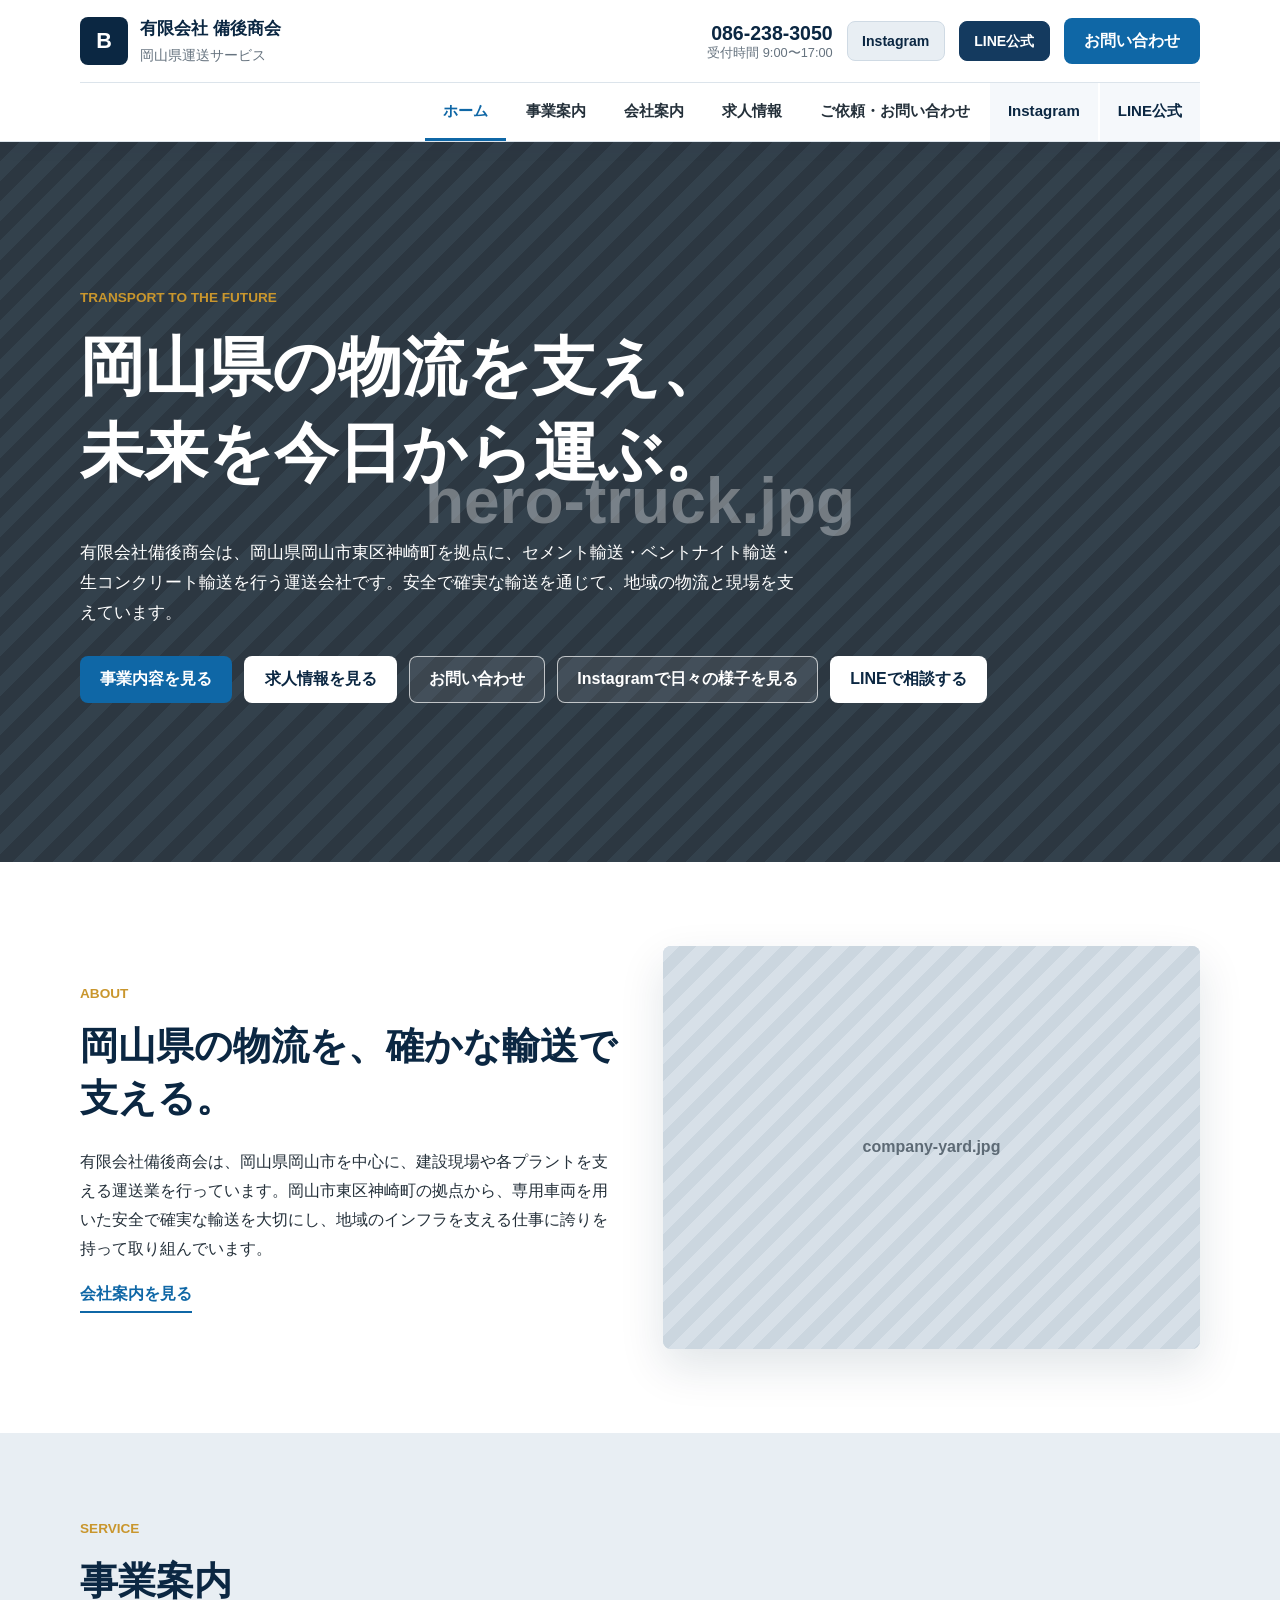
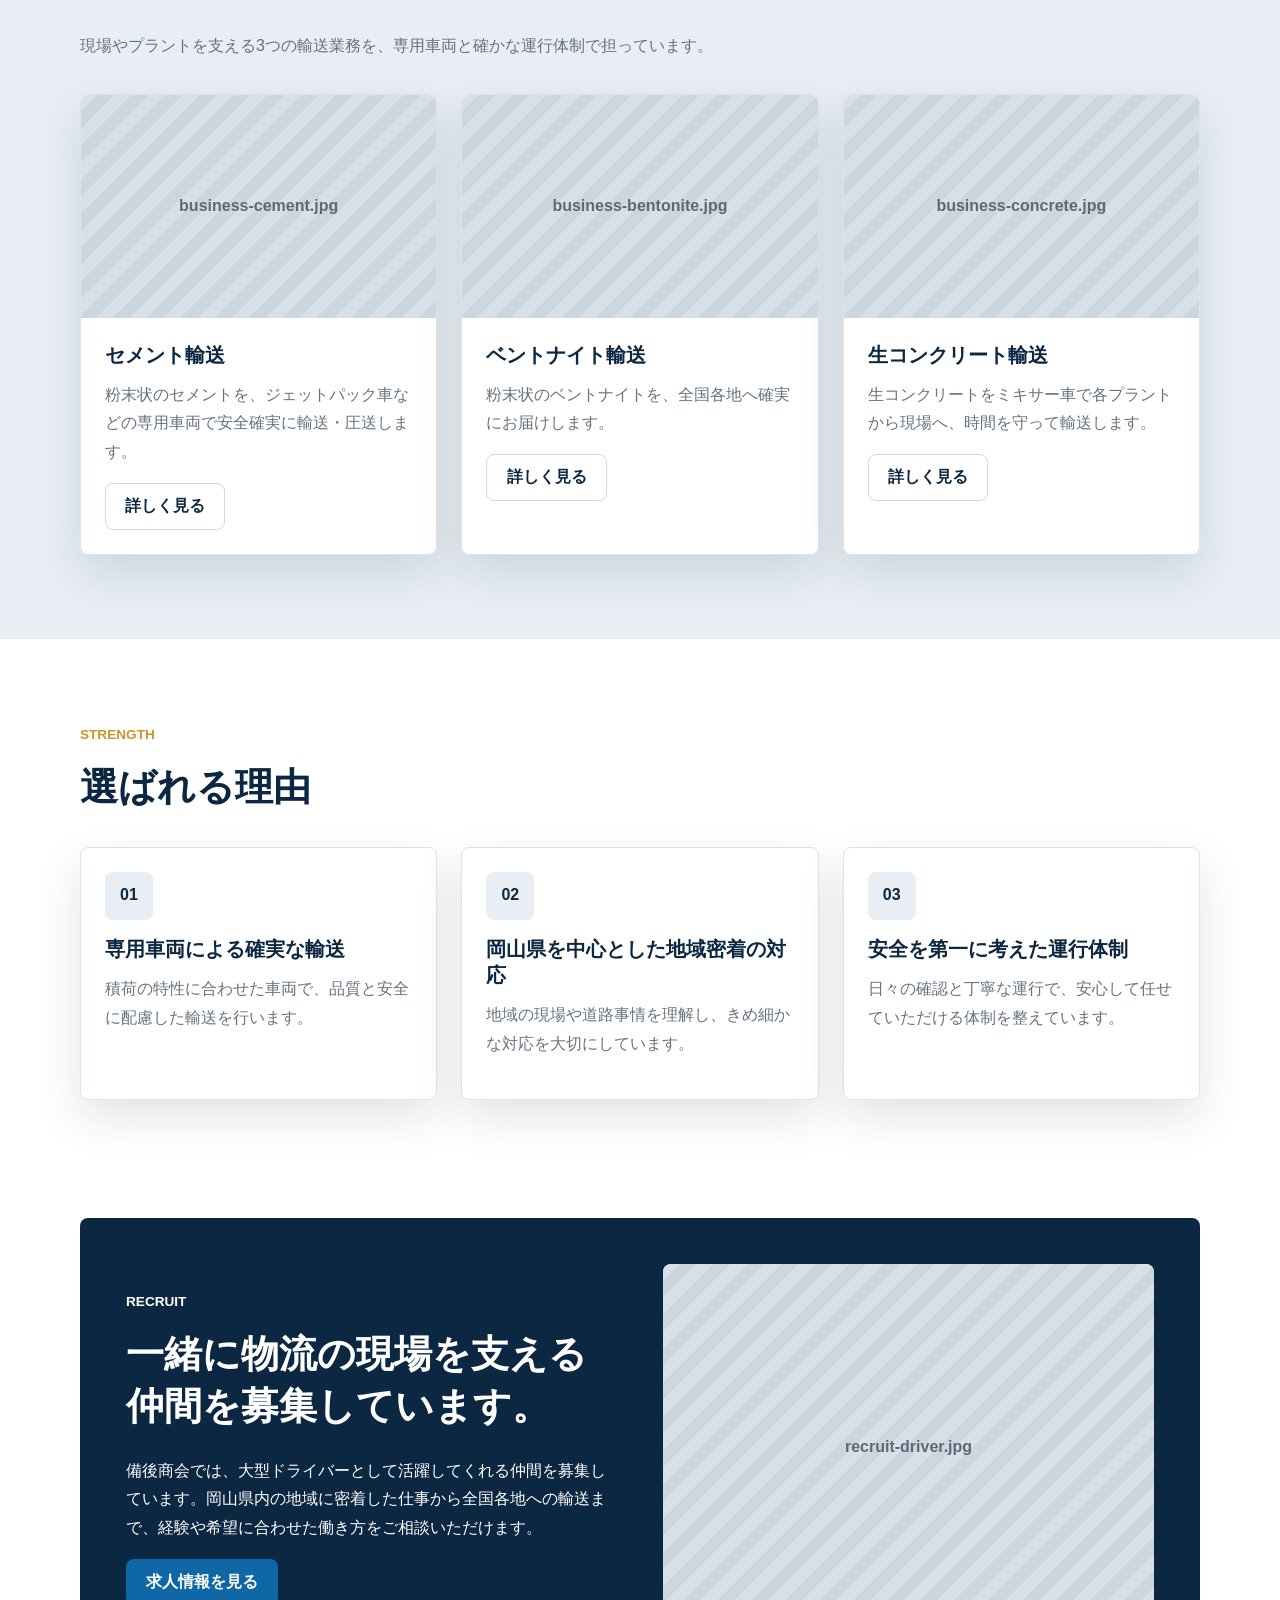
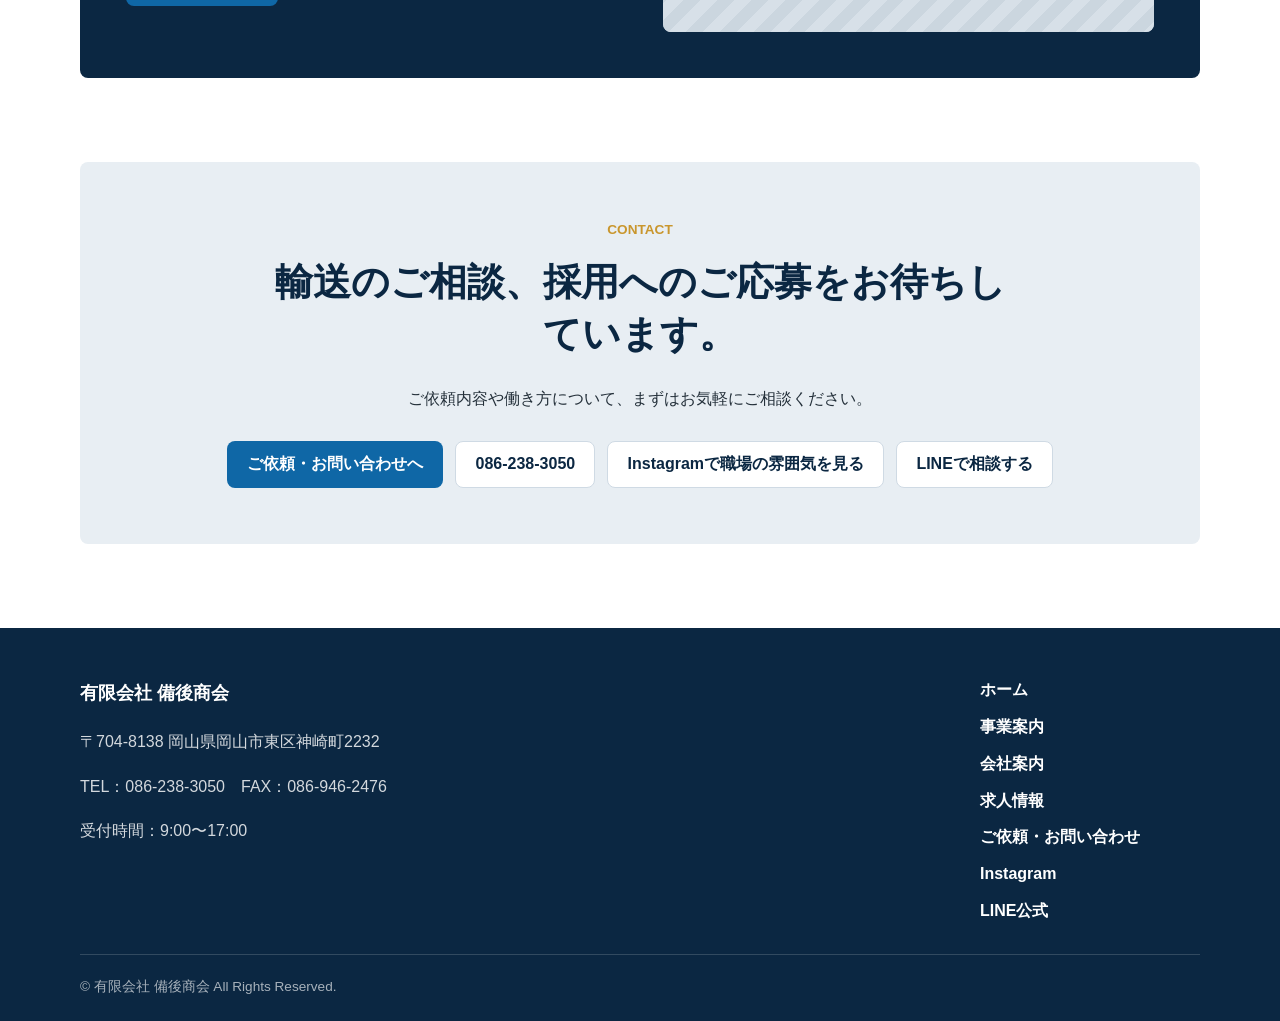
==== index.html @ 086ffa7c "Initial commit for Bingo Shokai website" ====
<!doctype html>
<html lang="ja">
  <head>
    <meta charset="utf-8">
    <meta name="viewport" content="width=device-width, initial-scale=1">
    <title>有限会社備後商会｜岡山県岡山市の運送会社・セメント輸送・生コンクリート輸送</title>
    <meta name="description" content="有限会社備後商会は岡山県岡山市を拠点に、セメント輸送・ベントナイト輸送・生コンクリート輸送を行う運送会社です。安全で確実な輸送で地域の物流を支えています。">
    <meta property="og:site_name" content="有限会社備後商会">
    <meta property="og:type" content="website">
    <meta property="og:locale" content="ja_JP">
    <meta property="og:title" content="有限会社備後商会｜岡山県岡山市の運送会社・セメント輸送・生コンクリート輸送">
    <meta property="og:description" content="有限会社備後商会は岡山県岡山市を拠点に、セメント輸送・ベントナイト輸送・生コンクリート輸送を行う運送会社です。安全で確実な輸送で地域の物流を支えています。">
    <meta property="og:image" content="/images/ogp.jpg">
    <meta name="twitter:card" content="summary_large_image">
    <link rel="stylesheet" href="assets/styles.css">
    <!-- 構造化データ: 本番公開URLが決まり次第、urlをNetlifyなどの公開URLに差し替えてください。InstagramとLINE公式のURL確定後はsameAsへ追加できます。 -->
    <script type="application/ld+json">
      {
        "@context": "https://schema.org",
        "@type": "LocalBusiness",
        "name": "有限会社備後商会",
        "industry": "運送業",
        "description": "岡山県岡山市東区神崎町を拠点に、セメント輸送・ベントナイト輸送・生コンクリート輸送を行う運送会社です。",
        "url": "https://example.com",
        "telephone": "086-238-3050",
        "faxNumber": "086-946-2476",
        "priceRange": "要お問い合わせ",
        "additionalType": "https://schema.org/MovingCompany",
        "address": {
          "@type": "PostalAddress",
          "postalCode": "704-8138",
          "addressRegion": "岡山県",
          "addressLocality": "岡山市東区",
          "streetAddress": "神崎町2232",
          "addressCountry": "JP"
        },
        "openingHoursSpecification": {
          "@type": "OpeningHoursSpecification",
          "opens": "09:00",
          "closes": "17:00"
        },
        "sameAs": []
      }
    </script>
    <script>
      // SNSリンク設定: URL確定後に "#" を実際のURLへ差し替えてください。
      const INSTAGRAM_URL = "#";
      const LINE_URL = "#";
      window.SOCIAL_LINKS = { INSTAGRAM_URL, LINE_URL };
    </script>
  </head>
  <body>
    <header class="site-header">
      <div class="header-top">
        <a class="brand" href="index.html" aria-label="有限会社 備後商会 ホーム">
          <span class="brand-mark">B</span>
          <span>
            <span class="brand-name">有限会社 備後商会</span>
            <span class="brand-sub">岡山県運送サービス</span>
          </span>
        </a>
        <div class="header-actions" aria-label="お問い合わせ情報">
          <a class="phone-link" href="tel:0862383050">
            <span class="phone-number">086-238-3050</span>
            <span class="hours">受付時間 9:00〜17:00</span>
          </a>
          <a class="btn btn-social" href="#" data-social="instagram">Instagram</a>
          <a class="btn btn-social btn-line" href="#" data-social="line">LINE公式</a>
          <a class="btn btn-primary" href="contact.html">お問い合わせ</a>
          <button class="menu-toggle" type="button" aria-label="メニューを開く" aria-controls="global-nav" aria-expanded="false">
            <span></span><span></span><span></span>
          </button>
        </div>
      </div>
      <nav id="global-nav" class="global-nav" aria-label="グローバルナビゲーション">
        <a class="is-active" href="index.html">ホーム</a>
        <a href="business.html">事業案内</a>
        <a href="company.html">会社案内</a>
        <a href="recruit.html">求人情報</a>
        <a href="contact.html">ご依頼・お問い合わせ</a>
        <a class="nav-social" href="#" data-social="instagram">Instagram</a>
        <a class="nav-social" href="#" data-social="line">LINE公式</a>
      </nav>
    </header>

    <main>
      <section class="hero hero-home">
        <!-- 写真差し替え: public/images/hero-truck.jpg（大型トラック、走行中のトラック、車庫、現場風景など） -->
        <img fetchpriority="high" class="hero-image" src="public/images/hero-truck.jpg" alt="有限会社備後商会の大型トラックと運送業務のイメージ" onerror="this.closest('.hero').classList.add('is-missing'); this.remove();">
        <div class="hero-overlay"></div>
        <div class="hero-placeholder" aria-hidden="true">hero-truck.jpg</div>
        <div class="hero-content">
          <p class="eyebrow">TRANSPORT TO THE FUTURE</p>
          <h1>岡山県の物流を支え、<br>未来を今日から運ぶ。</h1>
          <p class="hero-lead">有限会社備後商会は、岡山県岡山市東区神崎町を拠点に、セメント輸送・ベントナイト輸送・生コンクリート輸送を行う運送会社です。安全で確実な輸送を通じて、地域の物流と現場を支えています。</p>
          <div class="hero-buttons">
            <a class="btn btn-primary" href="business.html">事業内容を見る</a>
            <a class="btn btn-light" href="recruit.html">求人情報を見る</a>
            <a class="btn btn-outline-light" href="contact.html">お問い合わせ</a>
            <a class="btn btn-outline-light" href="#" data-social="instagram">Instagramで日々の様子を見る</a>
            <a class="btn btn-light" href="#" data-social="line">LINEで相談する</a>
          </div>
        </div>
      </section>

      <section class="section two-column">
        <div>
          <p class="section-kicker">ABOUT</p>
          <h2>岡山県の物流を、確かな輸送で支える。</h2>
          <p>有限会社備後商会は、岡山県岡山市を中心に、建設現場や各プラントを支える運送業を行っています。岡山市東区神崎町の拠点から、専用車両を用いた安全で確実な輸送を大切にし、地域のインフラを支える仕事に誇りを持って取り組んでいます。</p>
          <a class="text-link" href="company.html">会社案内を見る</a>
        </div>
        <figure class="photo-block">
          <!-- 写真差し替え: public/images/company-yard.jpg または public/images/truck-yard.jpg（会社の雰囲気が伝わる写真） -->
          <img decoding="async" loading="lazy" src="public/images/company-yard.jpg" alt="有限会社備後商会の会社外観または車庫のイメージ" onerror="this.closest('.photo-block').classList.add('is-missing'); this.remove();">
          <figcaption>company-yard.jpg</figcaption>
        </figure>
      </section>

      <section class="section section-muted">
        <div class="section-heading">
          <p class="section-kicker">SERVICE</p>
          <h2>事業案内</h2>
          <p>現場やプラントを支える3つの輸送業務を、専用車両と確かな運行体制で担っています。</p>
        </div>
        <div class="card-grid service-grid">
          <article class="service-card">
            <figure class="card-photo">
              <!-- 写真差し替え: public/images/business-cement.jpg（ジェットパック車や現場写真） -->
              <img decoding="async" loading="lazy" src="public/images/business-cement.jpg" alt="セメント輸送を行うジェットパック車のイメージ" onerror="this.closest('.card-photo').classList.add('is-missing'); this.remove();">
              <figcaption>business-cement.jpg</figcaption>
            </figure>
            <div class="card-body">
              <h3>セメント輸送</h3>
              <p>粉末状のセメントを、ジェットパック車などの専用車両で安全確実に輸送・圧送します。</p>
              <a class="btn btn-secondary" href="business.html#cement">詳しく見る</a>
            </div>
          </article>
          <article class="service-card">
            <figure class="card-photo">
              <!-- 写真差し替え: public/images/business-bentonite.jpg（専用車両や輸送風景） -->
              <img decoding="async" loading="lazy" src="public/images/business-bentonite.jpg" alt="ベントナイト輸送を行う専用車両のイメージ" onerror="this.closest('.card-photo').classList.add('is-missing'); this.remove();">
              <figcaption>business-bentonite.jpg</figcaption>
            </figure>
            <div class="card-body">
              <h3>ベントナイト輸送</h3>
              <p>粉末状のベントナイトを、全国各地へ確実にお届けします。</p>
              <a class="btn btn-secondary" href="business.html#bentonite">詳しく見る</a>
            </div>
          </article>
          <article class="service-card">
            <figure class="card-photo">
              <!-- 写真差し替え: public/images/business-concrete.jpg（ミキサー車や現場搬入風景） -->
              <img decoding="async" loading="lazy" src="public/images/business-concrete.jpg" alt="生コンクリート輸送を行うミキサー車のイメージ" onerror="this.closest('.card-photo').classList.add('is-missing'); this.remove();">
              <figcaption>business-concrete.jpg</figcaption>
            </figure>
            <div class="card-body">
              <h3>生コンクリート輸送</h3>
              <p>生コンクリートをミキサー車で各プラントから現場へ、時間を守って輸送します。</p>
              <a class="btn btn-secondary" href="business.html#concrete">詳しく見る</a>
            </div>
          </article>
        </div>
      </section>

      <section class="section">
        <div class="section-heading">
          <p class="section-kicker">STRENGTH</p>
          <h2>選ばれる理由</h2>
        </div>
        <div class="reason-grid">
          <article class="reason-card">
            <span class="reason-icon">01</span>
            <h3>専用車両による確実な輸送</h3>
            <p>積荷の特性に合わせた車両で、品質と安全に配慮した輸送を行います。</p>
          </article>
          <article class="reason-card">
            <span class="reason-icon">02</span>
            <h3>岡山県を中心とした地域密着の対応</h3>
            <p>地域の現場や道路事情を理解し、きめ細かな対応を大切にしています。</p>
          </article>
          <article class="reason-card">
            <span class="reason-icon">03</span>
            <h3>安全を第一に考えた運行体制</h3>
            <p>日々の確認と丁寧な運行で、安心して任せていただける体制を整えています。</p>
          </article>
        </div>
      </section>

      <section class="section cta-split">
        <div class="cta-content">
          <p class="section-kicker">RECRUIT</p>
          <h2>一緒に物流の現場を支える仲間を募集しています。</h2>
          <p>備後商会では、大型ドライバーとして活躍してくれる仲間を募集しています。岡山県内の地域に密着した仕事から全国各地への輸送まで、経験や希望に合わせた働き方をご相談いただけます。</p>
          <a class="btn btn-primary" href="recruit.html">求人情報を見る</a>
        </div>
        <figure class="photo-block">
          <!-- 写真差し替え: public/images/recruit-driver.jpg または public/images/recruit-truck.jpg（ドライバー、トラック、作業風景） -->
          <img decoding="async" loading="lazy" src="public/images/recruit-driver.jpg" alt="備後商会で働く大型ドライバーのイメージ" onerror="this.closest('.photo-block').classList.add('is-missing'); this.remove();">
          <figcaption>recruit-driver.jpg</figcaption>
        </figure>
      </section>

      <section class="section final-cta">
        <p class="section-kicker">CONTACT</p>
        <h2>輸送のご相談、採用へのご応募をお待ちしています。</h2>
        <p>ご依頼内容や働き方について、まずはお気軽にご相談ください。</p>
        <div class="cta-buttons">
          <a class="btn btn-primary" href="contact.html">ご依頼・お問い合わせへ</a>
          <a class="btn btn-secondary" href="tel:0862383050">086-238-3050</a>
          <a class="btn btn-secondary" href="#" data-social="instagram">Instagramで職場の雰囲気を見る</a>
          <a class="btn btn-secondary" href="#" data-social="line">LINEで相談する</a>
        </div>
      </section>
    </main>

    <footer class="site-footer">
      <div class="footer-inner">
        <div>
          <p class="footer-brand">有限会社 備後商会</p>
          <p>〒704-8138 岡山県岡山市東区神崎町2232</p>
          <p>TEL：086-238-3050　FAX：086-946-2476</p>
          <p>受付時間：9:00〜17:00</p>
        </div>
        <nav class="footer-nav" aria-label="フッターナビゲーション">
          <a href="index.html">ホーム</a>
          <a href="business.html">事業案内</a>
          <a href="company.html">会社案内</a>
          <a href="recruit.html">求人情報</a>
          <a href="contact.html">ご依頼・お問い合わせ</a>
          <a href="#" data-social="instagram">Instagram</a>
          <a href="#" data-social="line">LINE公式</a>
        </nav>
      </div>
      <p class="copyright">© 有限会社 備後商会 All Rights Reserved.</p>
    </footer>

    <div class="mobile-quick-actions" aria-label="スマホ用お問い合わせ">
      <a href="tel:0862383050">電話する</a>
      <a href="contact.html">お問い合わせ</a>
    </div>

    <script src="assets/script.js"></script>
  </body>
</html>
---- assets/styles.css ----
:root {
  --navy: #0b2742;
  --navy-soft: #143a5f;
  --blue-gray: #e8eef3;
  --blue-gray-strong: #cfdae4;
  --ink: #24303a;
  --muted: #66737f;
  --line: #dce4eb;
  --white: #ffffff;
  --cta: #0f67a6;
  --accent: #c9962d;
  --shadow: 0 18px 45px rgba(11, 39, 66, 0.12);
  --radius: 8px;
  --max: 1120px;
}

* {
  box-sizing: border-box;
}

body {
  margin: 0;
  color: var(--ink);
  font-family: -apple-system, BlinkMacSystemFont, "Hiragino Sans", "Yu Gothic", "Yu Gothic UI", "Noto Sans JP", sans-serif;
  line-height: 1.8;
  background: var(--white);
  padding-bottom: 0;
}

img {
  display: block;
  max-width: 100%;
}

a {
  color: inherit;
  text-decoration: none;
}

p {
  margin: 0 0 1em;
}

h1,
h2,
h3 {
  color: var(--navy);
  line-height: 1.35;
  margin: 0 0 0.65em;
  letter-spacing: 0;
}

h1 {
  font-size: clamp(2.1rem, 5vw, 4.4rem);
  font-weight: 800;
}

h2 {
  font-size: clamp(1.7rem, 3vw, 2.6rem);
  font-weight: 800;
}

h3 {
  font-size: 1.22rem;
  font-weight: 800;
}

.site-header {
  position: sticky;
  top: 0;
  z-index: 50;
  background: rgba(255, 255, 255, 0.97);
  border-bottom: 1px solid var(--line);
  box-shadow: 0 5px 18px rgba(11, 39, 66, 0.06);
}

.header-top {
  width: min(100% - 32px, var(--max));
  min-height: 82px;
  margin: 0 auto;
  display: flex;
  align-items: center;
  justify-content: space-between;
  gap: 24px;
}

.brand {
  display: inline-flex;
  align-items: center;
  gap: 12px;
  min-width: 0;
}

.brand-mark {
  width: 48px;
  height: 48px;
  display: grid;
  place-items: center;
  flex: 0 0 48px;
  color: var(--white);
  background: var(--navy);
  border-radius: var(--radius);
  font-weight: 800;
  font-size: 1.35rem;
}

.brand-name,
.brand-sub {
  display: block;
}

.brand-name {
  font-weight: 800;
  color: var(--navy);
  font-size: 1.08rem;
}

.brand-sub {
  color: var(--muted);
  font-size: 0.86rem;
}

.header-actions {
  display: flex;
  align-items: center;
  gap: 14px;
}

.phone-link {
  display: flex;
  flex-direction: column;
  text-align: right;
  line-height: 1.25;
}

.phone-number {
  color: var(--navy);
  font-size: 1.22rem;
  font-weight: 800;
}

.hours {
  color: var(--muted);
  font-size: 0.8rem;
}

.btn {
  min-height: 46px;
  display: inline-flex;
  align-items: center;
  justify-content: center;
  gap: 8px;
  border-radius: var(--radius);
  border: 1px solid transparent;
  padding: 0.75rem 1.2rem;
  font-weight: 800;
  line-height: 1.3;
  transition: transform 0.2s ease, box-shadow 0.2s ease, background 0.2s ease;
}

.btn:hover {
  transform: translateY(-1px);
  box-shadow: 0 12px 28px rgba(11, 39, 66, 0.14);
}

.btn-primary {
  background: var(--cta);
  color: var(--white);
}

.btn-secondary {
  background: var(--white);
  color: var(--navy);
  border-color: var(--blue-gray-strong);
}

.btn-social {
  min-height: 40px;
  padding: 0.55rem 0.9rem;
  color: var(--navy);
  background: var(--blue-gray);
  border-color: var(--blue-gray-strong);
  font-size: 0.88rem;
}

.btn-line {
  color: var(--white);
  background: var(--navy-soft);
  border-color: var(--navy-soft);
}

.btn-light {
  background: var(--white);
  color: var(--navy);
}

.btn-outline-light {
  color: var(--white);
  border-color: rgba(255, 255, 255, 0.68);
  background: rgba(255, 255, 255, 0.08);
}

.global-nav {
  width: min(100% - 32px, var(--max));
  margin: 0 auto;
  display: flex;
  justify-content: flex-end;
  gap: 2px;
  border-top: 1px solid var(--line);
}

.global-nav a {
  color: var(--ink);
  font-weight: 800;
  padding: 14px 18px;
  border-bottom: 3px solid transparent;
  font-size: 0.94rem;
}

.global-nav a:hover,
.global-nav a.is-active {
  color: var(--cta);
  border-bottom-color: var(--cta);
}

.global-nav a.nav-social {
  color: var(--navy);
  background: #f5f8fb;
}

.menu-toggle {
  display: none;
  width: 46px;
  height: 46px;
  border: 1px solid var(--line);
  border-radius: var(--radius);
  background: var(--white);
  padding: 11px;
}

.menu-toggle span {
  display: block;
  height: 2px;
  background: var(--navy);
  margin: 5px 0;
}

.hero {
  position: relative;
  min-height: min(720px, calc(100vh - 80px));
  display: flex;
  align-items: center;
  overflow: hidden;
  background: var(--navy);
}

.hero-image,
.hero-overlay,
.hero-placeholder {
  position: absolute;
  inset: 0;
}

.hero-image {
  width: 100%;
  height: 100%;
  object-fit: cover;
}

.hero-overlay {
  background: linear-gradient(90deg, rgba(8, 31, 53, 0.88), rgba(8, 31, 53, 0.6), rgba(8, 31, 53, 0.26));
}

.hero-placeholder {
  display: none;
  align-items: center;
  justify-content: center;
  color: rgba(255, 255, 255, 0.34);
  font-weight: 800;
  font-size: clamp(1.5rem, 6vw, 4rem);
  background: repeating-linear-gradient(135deg, #2c3741 0 14px, #33414c 14px 28px);
}

.hero.is-missing .hero-placeholder {
  display: flex;
}

.hero-content {
  position: relative;
  width: min(100% - 32px, var(--max));
  margin: 0 auto;
  padding: 88px 0 104px;
  color: var(--white);
}

.hero-content h1 {
  color: var(--white);
  max-width: 780px;
}

.hero-lead {
  max-width: 720px;
  font-size: 1.04rem;
}

.eyebrow,
.section-kicker {
  color: var(--accent);
  font-weight: 900;
  letter-spacing: 0;
  margin: 0 0 0.85rem;
  font-size: 0.85rem;
}

.hero-buttons,
.cta-buttons {
  display: flex;
  flex-wrap: wrap;
  gap: 12px;
  margin-top: 28px;
}

.section {
  width: min(100% - 32px, var(--max));
  margin: 0 auto;
  padding: 84px 0;
}

.section-muted {
  width: 100%;
  max-width: none;
  background: var(--blue-gray);
  padding-left: max(16px, calc((100% - var(--max)) / 2));
  padding-right: max(16px, calc((100% - var(--max)) / 2));
}

.section-heading {
  max-width: 760px;
  margin-bottom: 34px;
}

.section-heading p:last-child {
  color: var(--muted);
}

.two-column,
.cta-split,
.service-detail,
.page-hero-photo,
.contact-layout {
  display: grid;
  grid-template-columns: minmax(0, 1fr) minmax(0, 1fr);
  gap: 46px;
  align-items: center;
}

.align-start {
  align-items: start;
}

.text-link {
  display: inline-flex;
  align-items: center;
  color: var(--cta);
  font-weight: 800;
  border-bottom: 2px solid var(--cta);
  padding-bottom: 3px;
}

.photo-block,
.card-photo {
  position: relative;
  overflow: hidden;
  border-radius: var(--radius);
  background: var(--blue-gray-strong);
  box-shadow: var(--shadow);
  margin: 0;
}

.photo-block {
  aspect-ratio: 4 / 3;
}

.card-photo {
  aspect-ratio: 16 / 10;
  box-shadow: none;
  border-radius: var(--radius) var(--radius) 0 0;
}

.photo-block img,
.card-photo img {
  width: 100%;
  height: 100%;
  object-fit: cover;
}

.photo-block figcaption,
.card-photo figcaption {
  position: absolute;
  inset: 0;
  display: none;
  align-items: center;
  justify-content: center;
  color: #5d6a75;
  font-weight: 800;
  background: repeating-linear-gradient(135deg, #d7e0e8 0 12px, #cbd6df 12px 24px);
}

.photo-block.is-missing figcaption,
.card-photo.is-missing figcaption {
  display: flex;
}

.card-grid {
  display: grid;
  grid-template-columns: repeat(3, minmax(0, 1fr));
  gap: 24px;
}

.service-card,
.simple-card,
.reason-card,
.tel-card,
.contact-choice-card {
  background: var(--white);
  border: 1px solid var(--line);
  border-radius: var(--radius);
  box-shadow: var(--shadow);
}

.service-card {
  overflow: hidden;
}

.card-body,
.simple-card,
.reason-card,
.tel-card,
.contact-choice-card {
  padding: 24px;
}

.card-body p,
.simple-card p,
.reason-card p {
  color: var(--muted);
}

.reason-grid {
  display: grid;
  grid-template-columns: repeat(3, minmax(0, 1fr));
  gap: 24px;
}

.reason-icon {
  display: inline-grid;
  place-items: center;
  width: 48px;
  height: 48px;
  margin-bottom: 16px;
  border-radius: var(--radius);
  background: var(--blue-gray);
  color: var(--navy);
  font-weight: 900;
}

.cta-split {
  background: var(--navy);
  color: var(--white);
  border-radius: var(--radius);
  padding: 46px;
  margin-top: 34px;
  margin-bottom: 84px;
}

.cta-split h2,
.cta-split p {
  color: var(--white);
}

.cta-split .photo-block {
  box-shadow: none;
}

.final-cta {
  text-align: center;
  background: var(--blue-gray);
  border-radius: var(--radius);
  padding: 56px 24px;
  margin-bottom: 84px;
}

.final-cta h2 {
  max-width: 760px;
  margin-left: auto;
  margin-right: auto;
}

.final-cta p {
  max-width: 680px;
  margin-left: auto;
  margin-right: auto;
}

.final-cta .cta-buttons,
.final-cta .btn {
  justify-content: center;
}

.page-hero {
  width: min(100% - 32px, var(--max));
  margin: 0 auto;
  padding: 72px 0 48px;
}

.page-hero + .section {
  padding-top: 42px;
}

.page-hero > p:not(.section-kicker),
.page-hero-photo > div > p:not(.section-kicker) {
  max-width: 790px;
  color: var(--muted);
}

.page-copy {
  color: var(--navy) !important;
  font-size: clamp(1.35rem, 3vw, 2rem);
  font-weight: 800;
  margin-bottom: 0.5em;
}

.service-detail {
  gap: 56px;
}

.service-detail-reverse .photo-block {
  order: 2;
}

.info-table {
  width: 100%;
  border-collapse: collapse;
  background: var(--white);
  border: 1px solid var(--line);
  border-radius: var(--radius);
  overflow: hidden;
  box-shadow: var(--shadow);
}

.info-table th,
.info-table td {
  padding: 18px 20px;
  border-bottom: 1px solid var(--line);
  text-align: left;
  vertical-align: top;
}

.info-table th {
  width: 32%;
  color: var(--navy);
  background: #f6f9fb;
  font-weight: 800;
}

.info-table tr:last-child th,
.info-table tr:last-child td {
  border-bottom: 0;
}

.map-placeholder {
  min-height: 360px;
  display: grid;
  place-items: center;
  color: #5d6a75;
  font-weight: 800;
  border: 1px solid var(--blue-gray-strong);
  border-radius: var(--radius);
  background: repeating-linear-gradient(135deg, #f7f9fb 0 16px, #e2eaf1 16px 32px);
}

.recruit-point-grid {
  grid-template-columns: repeat(2, minmax(0, 1fr));
}

.recruit-table {
  max-width: var(--max);
  margin: 0 auto;
}

.recruit-apply {
  margin-top: 0;
}

.note {
  color: rgba(255, 255, 255, 0.82) !important;
  margin-top: 14px;
}

.contact-layout {
  align-items: start;
}

.contact-form {
  display: grid;
  gap: 18px;
  padding: 30px;
  background: var(--white);
  border: 1px solid var(--line);
  border-radius: var(--radius);
  box-shadow: var(--shadow);
}

.form-row {
  display: grid;
  gap: 8px;
}

label {
  color: var(--navy);
  font-weight: 800;
}

input,
textarea {
  width: 100%;
  border: 1px solid var(--blue-gray-strong);
  border-radius: var(--radius);
  padding: 0.9rem 1rem;
  font: inherit;
  color: var(--ink);
  background: #fbfdfe;
}

input:focus,
textarea:focus {
  outline: 3px solid rgba(15, 103, 166, 0.2);
  border-color: var(--cta);
}

.form-submit {
  width: fit-content;
  min-width: 180px;
  margin-top: 8px;
}

.contact-side {
  display: grid;
  gap: 22px;
}

.contact-choice-card h2,
.tel-card h2 {
  font-size: 1.45rem;
}

.tel-large {
  display: inline-block;
  color: var(--cta);
  font-size: clamp(1.6rem, 4vw, 2.2rem);
  font-weight: 900;
  margin: 6px 0 4px;
}

.contact-choice-list {
  display: grid;
  gap: 12px;
}

.contact-choice {
  display: grid;
  gap: 2px;
  padding: 16px;
  border: 1px solid var(--line);
  border-radius: var(--radius);
  background: #f8fbfd;
}

.contact-choice:hover {
  border-color: var(--cta);
  box-shadow: 0 10px 22px rgba(11, 39, 66, 0.1);
}

.contact-choice span {
  color: var(--muted);
  font-size: 0.86rem;
  font-weight: 800;
}

.contact-choice strong {
  color: var(--navy);
  font-size: 1.08rem;
}

.contact-choice small {
  color: var(--muted);
  line-height: 1.6;
}

.site-footer {
  background: var(--navy);
  color: rgba(255, 255, 255, 0.82);
  padding: 48px 0 22px;
}

.footer-inner {
  width: min(100% - 32px, var(--max));
  margin: 0 auto;
  display: flex;
  justify-content: space-between;
  gap: 32px;
}

.footer-brand {
  color: var(--white);
  font-weight: 900;
  font-size: 1.15rem;
}

.footer-nav {
  display: grid;
  gap: 8px;
  min-width: 220px;
}

.footer-nav a {
  color: var(--white);
  font-weight: 800;
}

.copyright {
  width: min(100% - 32px, var(--max));
  margin: 28px auto 0;
  padding-top: 20px;
  border-top: 1px solid rgba(255, 255, 255, 0.16);
  color: rgba(255, 255, 255, 0.64);
  font-size: 0.85rem;
}

.mobile-quick-actions {
  display: none;
}

@media (max-width: 900px) {
  body {
    padding-bottom: 64px;
  }

  .header-top {
    min-height: 70px;
  }

  .brand-mark {
    width: 42px;
    height: 42px;
    flex-basis: 42px;
  }

  .brand-name {
    font-size: 0.98rem;
  }

  .brand-sub {
    font-size: 0.76rem;
  }

  .phone-link,
  .header-actions > .btn {
    display: none;
  }

  .menu-toggle {
    display: block;
  }

  .global-nav {
    display: none;
    width: 100%;
    padding: 8px 16px 16px;
    border-top: 1px solid var(--line);
    background: var(--white);
  }

  .site-header.is-open .global-nav {
    display: grid;
  }

  .global-nav a {
    padding: 13px 8px;
    border-bottom: 1px solid var(--line);
  }

  .global-nav a.nav-social {
    display: block;
    padding: 14px 12px;
    background: var(--blue-gray);
    border: 1px solid var(--line);
    border-radius: var(--radius);
    text-align: center;
  }

  .hero {
    min-height: auto;
  }

  .hero-overlay {
    background: rgba(8, 31, 53, 0.76);
  }

  .hero-content {
    padding: 72px 0 84px;
  }

  .hero-buttons,
  .cta-buttons {
    display: grid;
    grid-template-columns: 1fr;
  }

  .section,
  .page-hero {
    padding: 58px 0;
  }

  .section-muted {
    padding-top: 58px;
    padding-bottom: 58px;
  }

  .two-column,
  .cta-split,
  .service-detail,
  .page-hero-photo,
  .contact-layout {
    grid-template-columns: 1fr;
    gap: 28px;
  }

  .contact-side {
    order: -1;
  }

  .service-detail-reverse .photo-block {
    order: 0;
  }

  .card-grid,
  .reason-grid,
  .recruit-point-grid {
    grid-template-columns: 1fr;
  }

  .cta-split {
    width: calc(100% - 32px);
    padding: 30px 22px;
    margin-bottom: 58px;
  }

  .final-cta {
    margin-bottom: 58px;
  }

  .footer-inner {
    display: grid;
  }

  .mobile-quick-actions {
    position: fixed;
    left: 0;
    right: 0;
    bottom: 0;
    z-index: 70;
    display: grid;
    grid-template-columns: 1fr 1fr;
    background: var(--white);
    border-top: 1px solid var(--line);
    box-shadow: 0 -8px 22px rgba(11, 39, 66, 0.12);
  }

  .mobile-quick-actions a {
    min-height: 58px;
    display: grid;
    place-items: center;
    font-weight: 900;
    color: var(--white);
    background: var(--navy);
  }

  .mobile-quick-actions a + a {
    background: var(--cta);
  }
}

@media (max-width: 560px) {
  .header-top,
  .section,
  .page-hero,
  .footer-inner,
  .copyright {
    width: min(100% - 24px, var(--max));
  }

  .hero-content {
    width: min(100% - 24px, var(--max));
  }

  .btn {
    width: 100%;
    min-height: 48px;
    padding: 0.78rem 1rem;
  }

  .info-table,
  .info-table tbody,
  .info-table tr,
  .info-table th,
  .info-table td {
    display: block;
    width: 100%;
  }

  .info-table th {
    border-bottom: 0;
    padding-bottom: 6px;
  }

  .info-table td {
    padding-top: 6px;
  }

  .contact-form {
    padding: 22px 16px;
  }
}
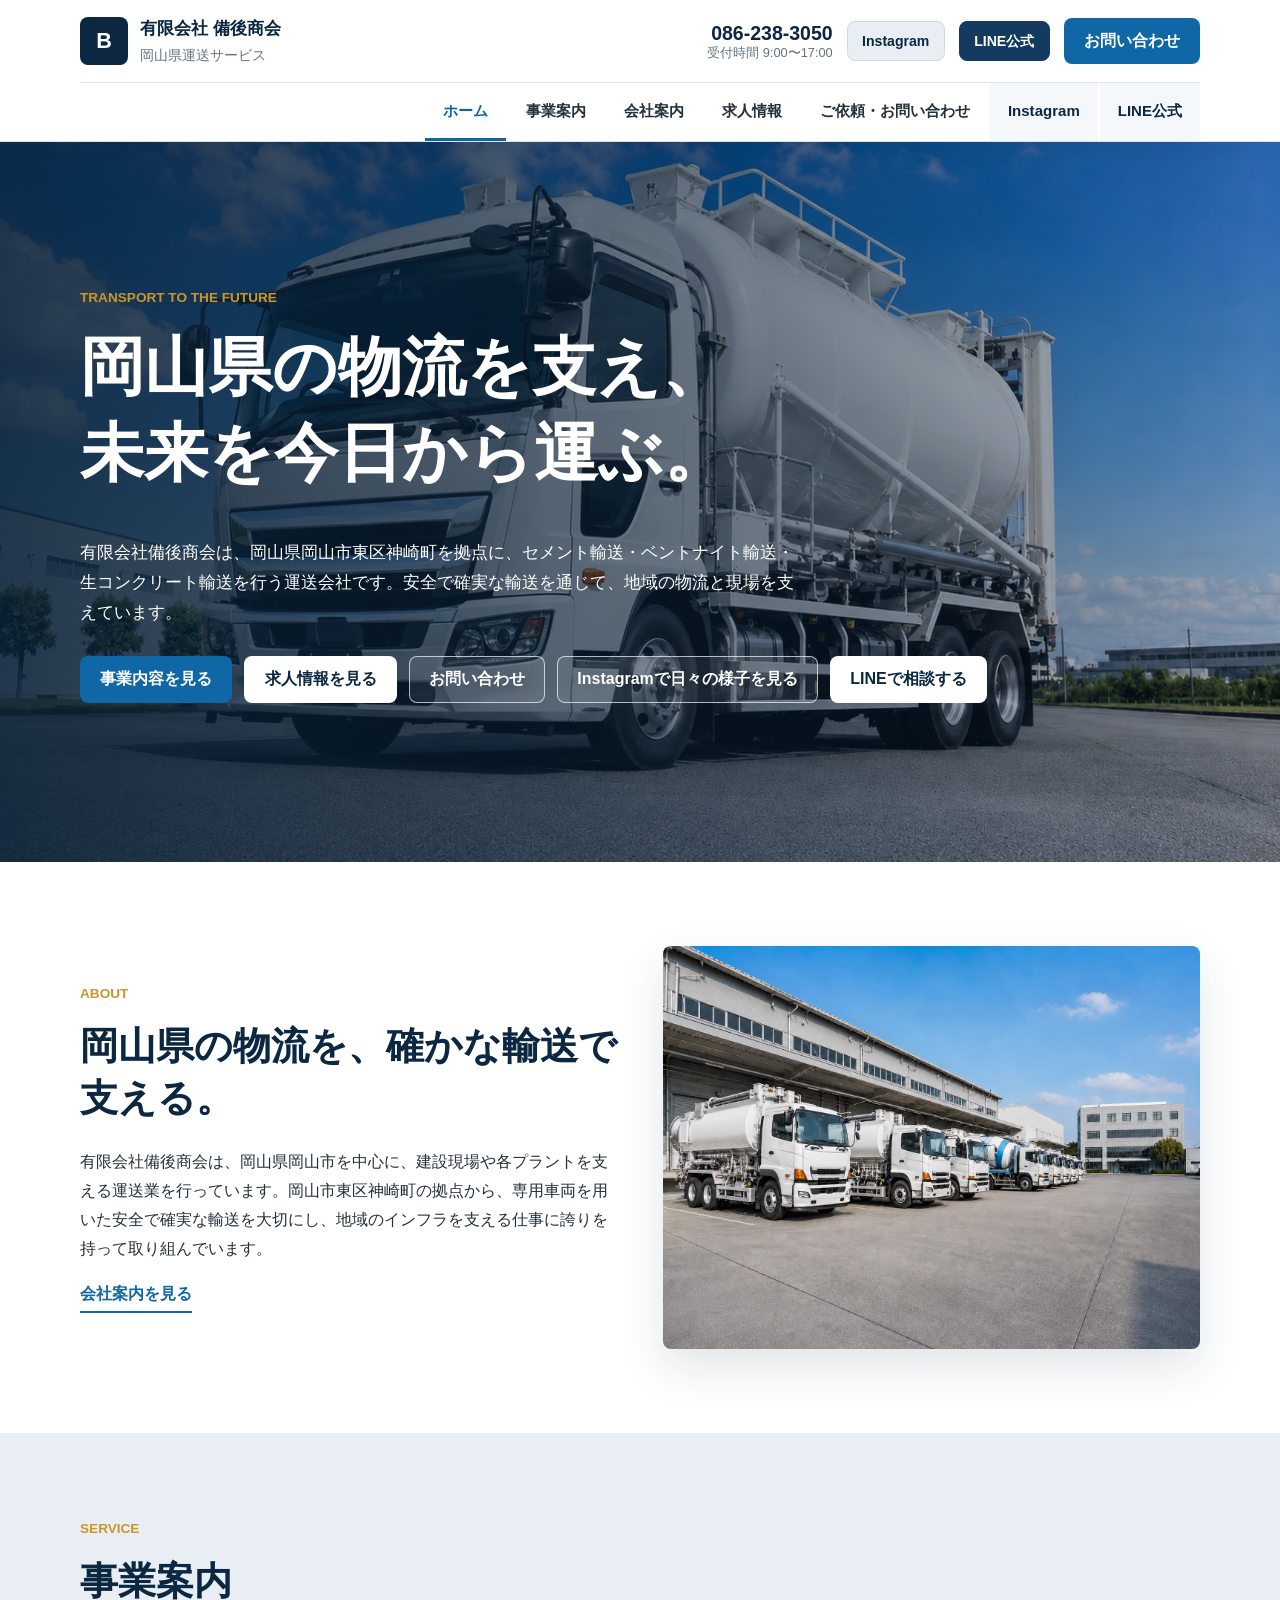
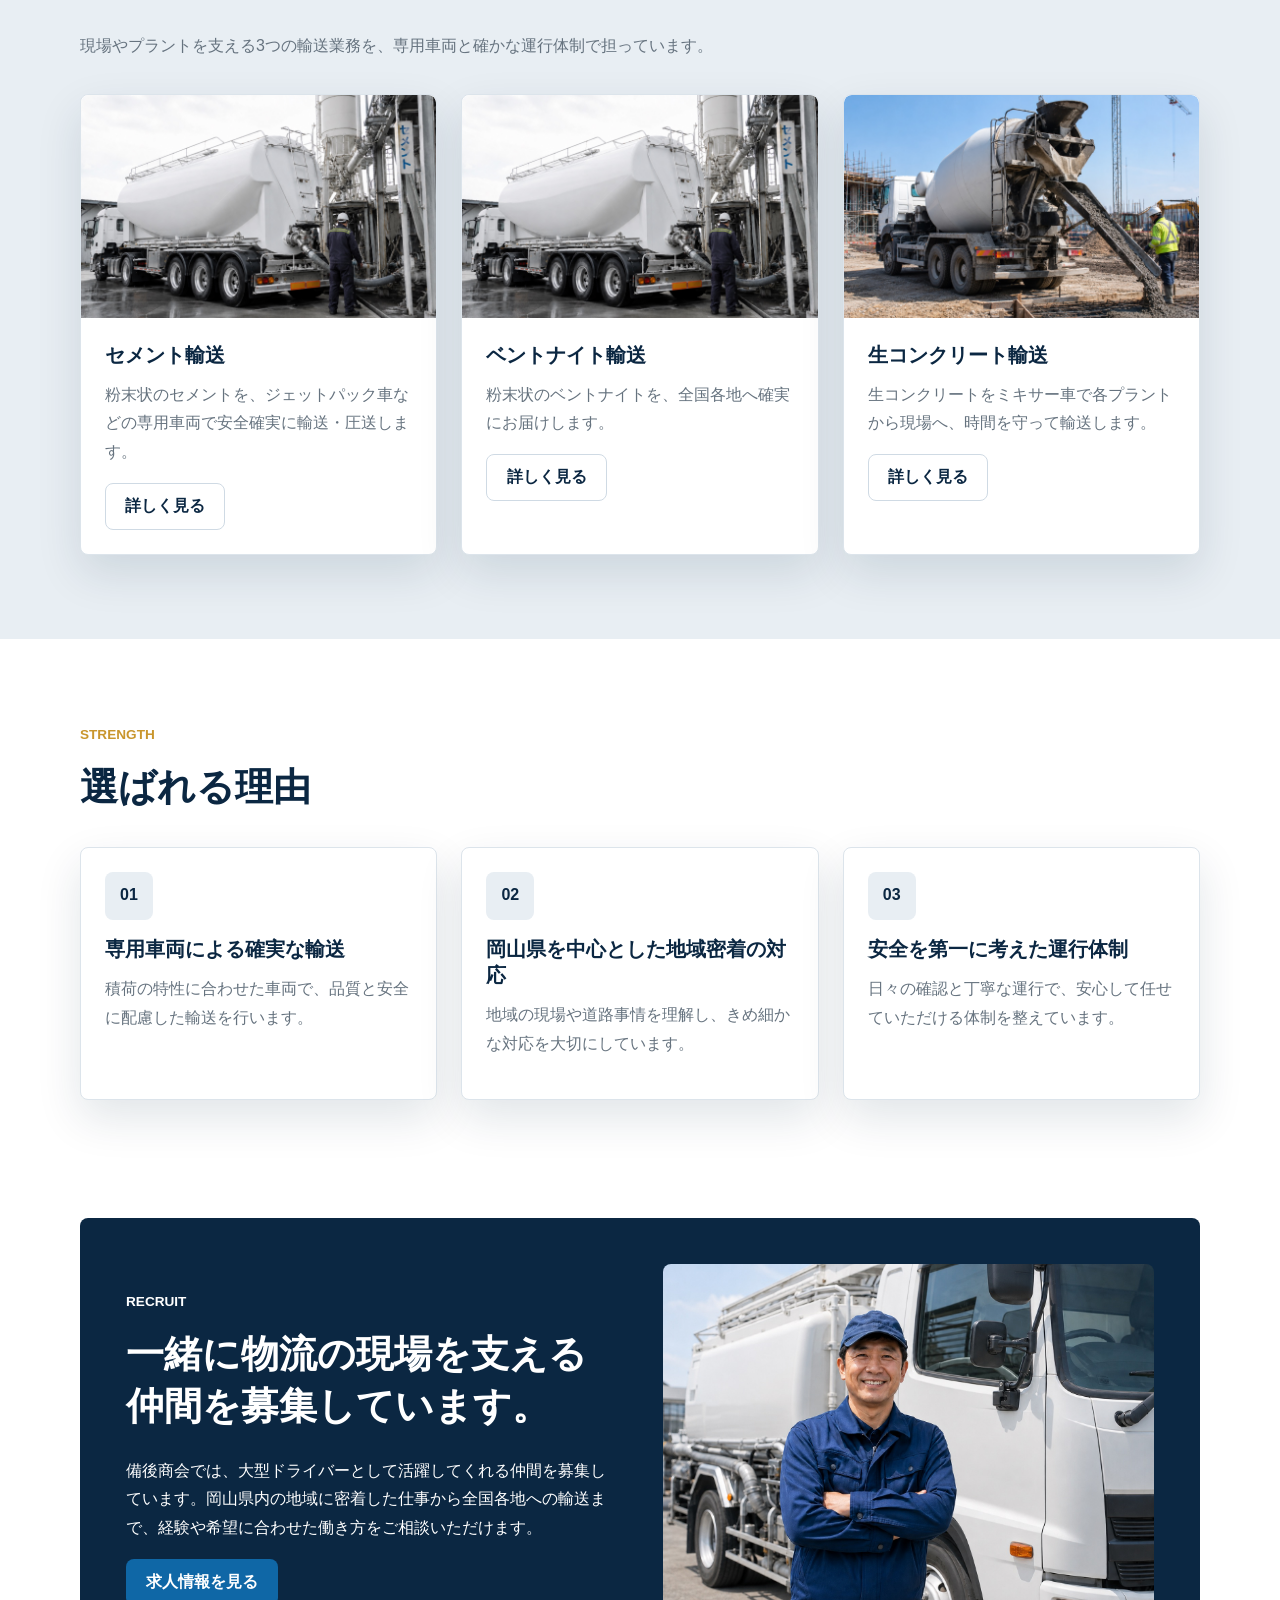
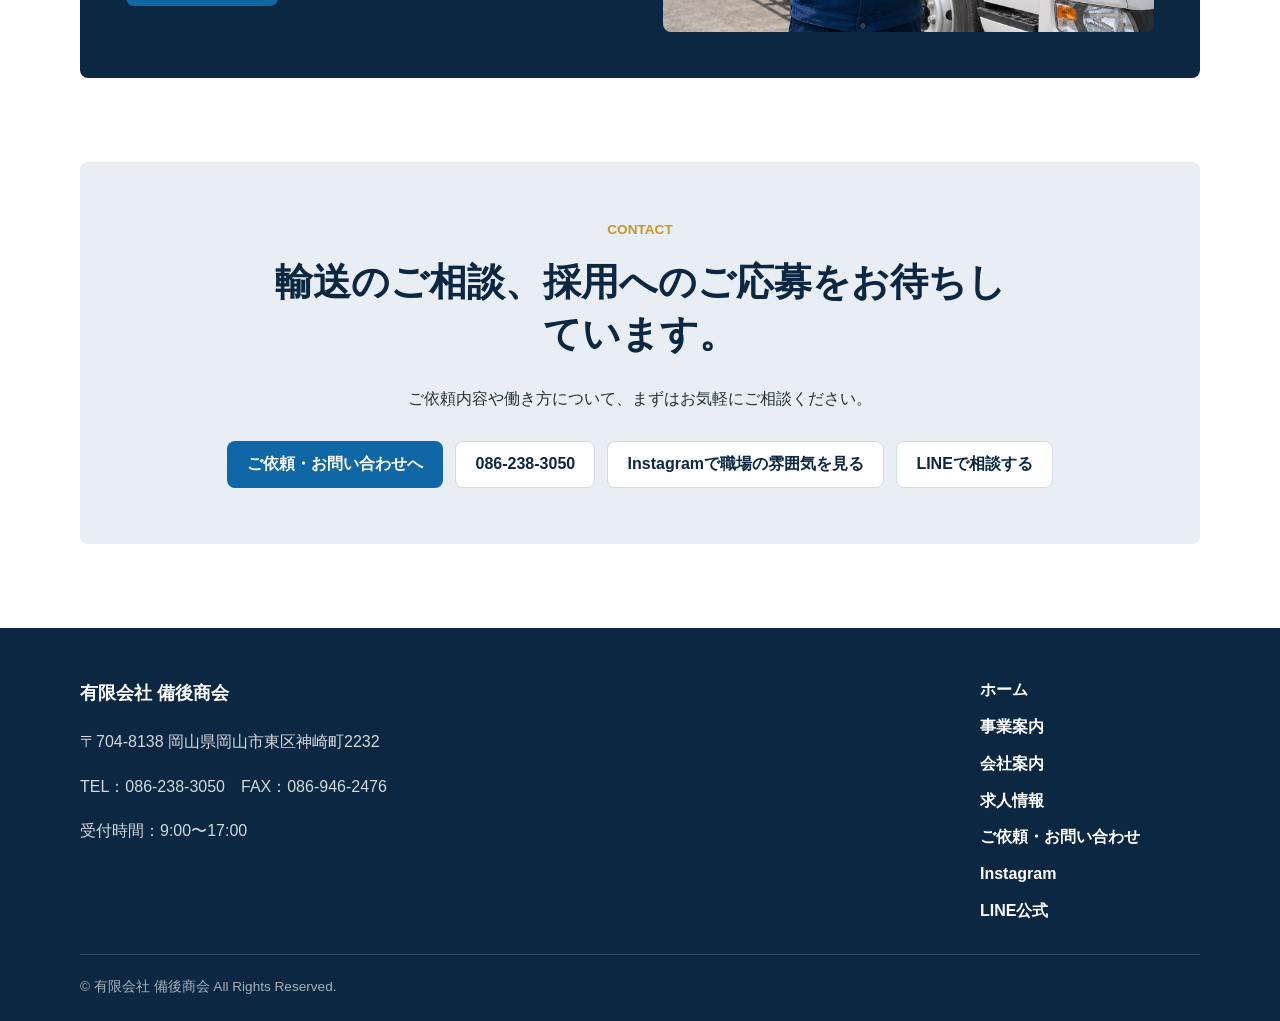
==== commit f21a67a4: "実写画像の表示に修正" ====
--- a/index.html
+++ b/index.html
@@ -10,7 +10,7 @@
     <meta property="og:locale" content="ja_JP">
     <meta property="og:title" content="有限会社備後商会｜岡山県岡山市の運送会社・セメント輸送・生コンクリート輸送">
     <meta property="og:description" content="有限会社備後商会は岡山県岡山市を拠点に、セメント輸送・ベントナイト輸送・生コンクリート輸送を行う運送会社です。安全で確実な輸送で地域の物流を支えています。">
-    <meta property="og:image" content="/images/ogp.jpg">
+    <meta property="og:image" content="/public/images/ogp.jpg">
     <meta name="twitter:card" content="summary_large_image">
     <link rel="stylesheet" href="assets/styles.css">
     <!-- 構造化データ: 本番公開URLが決まり次第、urlをNetlifyなどの公開URLに差し替えてください。InstagramとLINE公式のURL確定後はsameAsへ追加できます。 -->
@@ -86,9 +86,8 @@
     <main>
       <section class="hero hero-home">
         <!-- 写真差し替え: public/images/hero-truck.jpg（大型トラック、走行中のトラック、車庫、現場風景など） -->
-        <img fetchpriority="high" class="hero-image" src="public/images/hero-truck.jpg" alt="有限会社備後商会の大型トラックと運送業務のイメージ" onerror="this.closest('.hero').classList.add('is-missing'); this.remove();">
+        <img fetchpriority="high" class="hero-image" src="/public/images/hero-truck.jpg" alt="有限会社備後商会の大型トラックと運送業務のイメージ">
         <div class="hero-overlay"></div>
-        <div class="hero-placeholder" aria-hidden="true">hero-truck.jpg</div>
         <div class="hero-content">
           <p class="eyebrow">TRANSPORT TO THE FUTURE</p>
           <h1>岡山県の物流を支え、<br>未来を今日から運ぶ。</h1>
@@ -112,8 +111,7 @@
         </div>
         <figure class="photo-block">
           <!-- 写真差し替え: public/images/company-yard.jpg または public/images/truck-yard.jpg（会社の雰囲気が伝わる写真） -->
-          <img decoding="async" loading="lazy" src="public/images/company-yard.jpg" alt="有限会社備後商会の会社外観または車庫のイメージ" onerror="this.closest('.photo-block').classList.add('is-missing'); this.remove();">
-          <figcaption>company-yard.jpg</figcaption>
+          <img decoding="async" loading="lazy" src="/public/images/company-yard.jpg" alt="有限会社備後商会の会社外観または車庫のイメージ">
         </figure>
       </section>
 
@@ -127,8 +125,7 @@
           <article class="service-card">
             <figure class="card-photo">
               <!-- 写真差し替え: public/images/business-cement.jpg（ジェットパック車や現場写真） -->
-              <img decoding="async" loading="lazy" src="public/images/business-cement.jpg" alt="セメント輸送を行うジェットパック車のイメージ" onerror="this.closest('.card-photo').classList.add('is-missing'); this.remove();">
-              <figcaption>business-cement.jpg</figcaption>
+              <img decoding="async" loading="lazy" src="/public/images/business-cement.jpg" alt="セメント輸送を行うジェットパック車のイメージ">
             </figure>
             <div class="card-body">
               <h3>セメント輸送</h3>
@@ -139,8 +136,7 @@
           <article class="service-card">
             <figure class="card-photo">
               <!-- 写真差し替え: public/images/business-bentonite.jpg（専用車両や輸送風景） -->
-              <img decoding="async" loading="lazy" src="public/images/business-bentonite.jpg" alt="ベントナイト輸送を行う専用車両のイメージ" onerror="this.closest('.card-photo').classList.add('is-missing'); this.remove();">
-              <figcaption>business-bentonite.jpg</figcaption>
+              <img decoding="async" loading="lazy" src="/public/images/business-bentonite.jpg" alt="ベントナイト輸送を行う専用車両のイメージ">
             </figure>
             <div class="card-body">
               <h3>ベントナイト輸送</h3>
@@ -151,8 +147,7 @@
           <article class="service-card">
             <figure class="card-photo">
               <!-- 写真差し替え: public/images/business-concrete.jpg（ミキサー車や現場搬入風景） -->
-              <img decoding="async" loading="lazy" src="public/images/business-concrete.jpg" alt="生コンクリート輸送を行うミキサー車のイメージ" onerror="this.closest('.card-photo').classList.add('is-missing'); this.remove();">
-              <figcaption>business-concrete.jpg</figcaption>
+              <img decoding="async" loading="lazy" src="/public/images/business-concrete.jpg" alt="生コンクリート輸送を行うミキサー車のイメージ">
             </figure>
             <div class="card-body">
               <h3>生コンクリート輸送</h3>
@@ -196,8 +191,7 @@
         </div>
         <figure class="photo-block">
           <!-- 写真差し替え: public/images/recruit-driver.jpg または public/images/recruit-truck.jpg（ドライバー、トラック、作業風景） -->
-          <img decoding="async" loading="lazy" src="public/images/recruit-driver.jpg" alt="備後商会で働く大型ドライバーのイメージ" onerror="this.closest('.photo-block').classList.add('is-missing'); this.remove();">
-          <figcaption>recruit-driver.jpg</figcaption>
+          <img decoding="async" loading="lazy" src="/public/images/recruit-driver.jpg" alt="備後商会で働く大型ドライバーのイメージ">
         </figure>
       </section>
 
--- a/assets/styles.css
+++ b/assets/styles.css
@@ -255,8 +255,7 @@
 }
 
 .hero-image,
-.hero-overlay,
-.hero-placeholder {
+.hero-overlay {
   position: absolute;
   inset: 0;
 }
@@ -269,20 +268,6 @@
 
 .hero-overlay {
   background: linear-gradient(90deg, rgba(8, 31, 53, 0.88), rgba(8, 31, 53, 0.6), rgba(8, 31, 53, 0.26));
-}
-
-.hero-placeholder {
-  display: none;
-  align-items: center;
-  justify-content: center;
-  color: rgba(255, 255, 255, 0.34);
-  font-weight: 800;
-  font-size: clamp(1.5rem, 6vw, 4rem);
-  background: repeating-linear-gradient(135deg, #2c3741 0 14px, #33414c 14px 28px);
-}
-
-.hero.is-missing .hero-placeholder {
-  display: flex;
 }
 
 .hero-content {
@@ -392,23 +377,6 @@
   width: 100%;
   height: 100%;
   object-fit: cover;
-}
-
-.photo-block figcaption,
-.card-photo figcaption {
-  position: absolute;
-  inset: 0;
-  display: none;
-  align-items: center;
-  justify-content: center;
-  color: #5d6a75;
-  font-weight: 800;
-  background: repeating-linear-gradient(135deg, #d7e0e8 0 12px, #cbd6df 12px 24px);
-}
-
-.photo-block.is-missing figcaption,
-.card-photo.is-missing figcaption {
-  display: flex;
 }
 
 .card-grid {
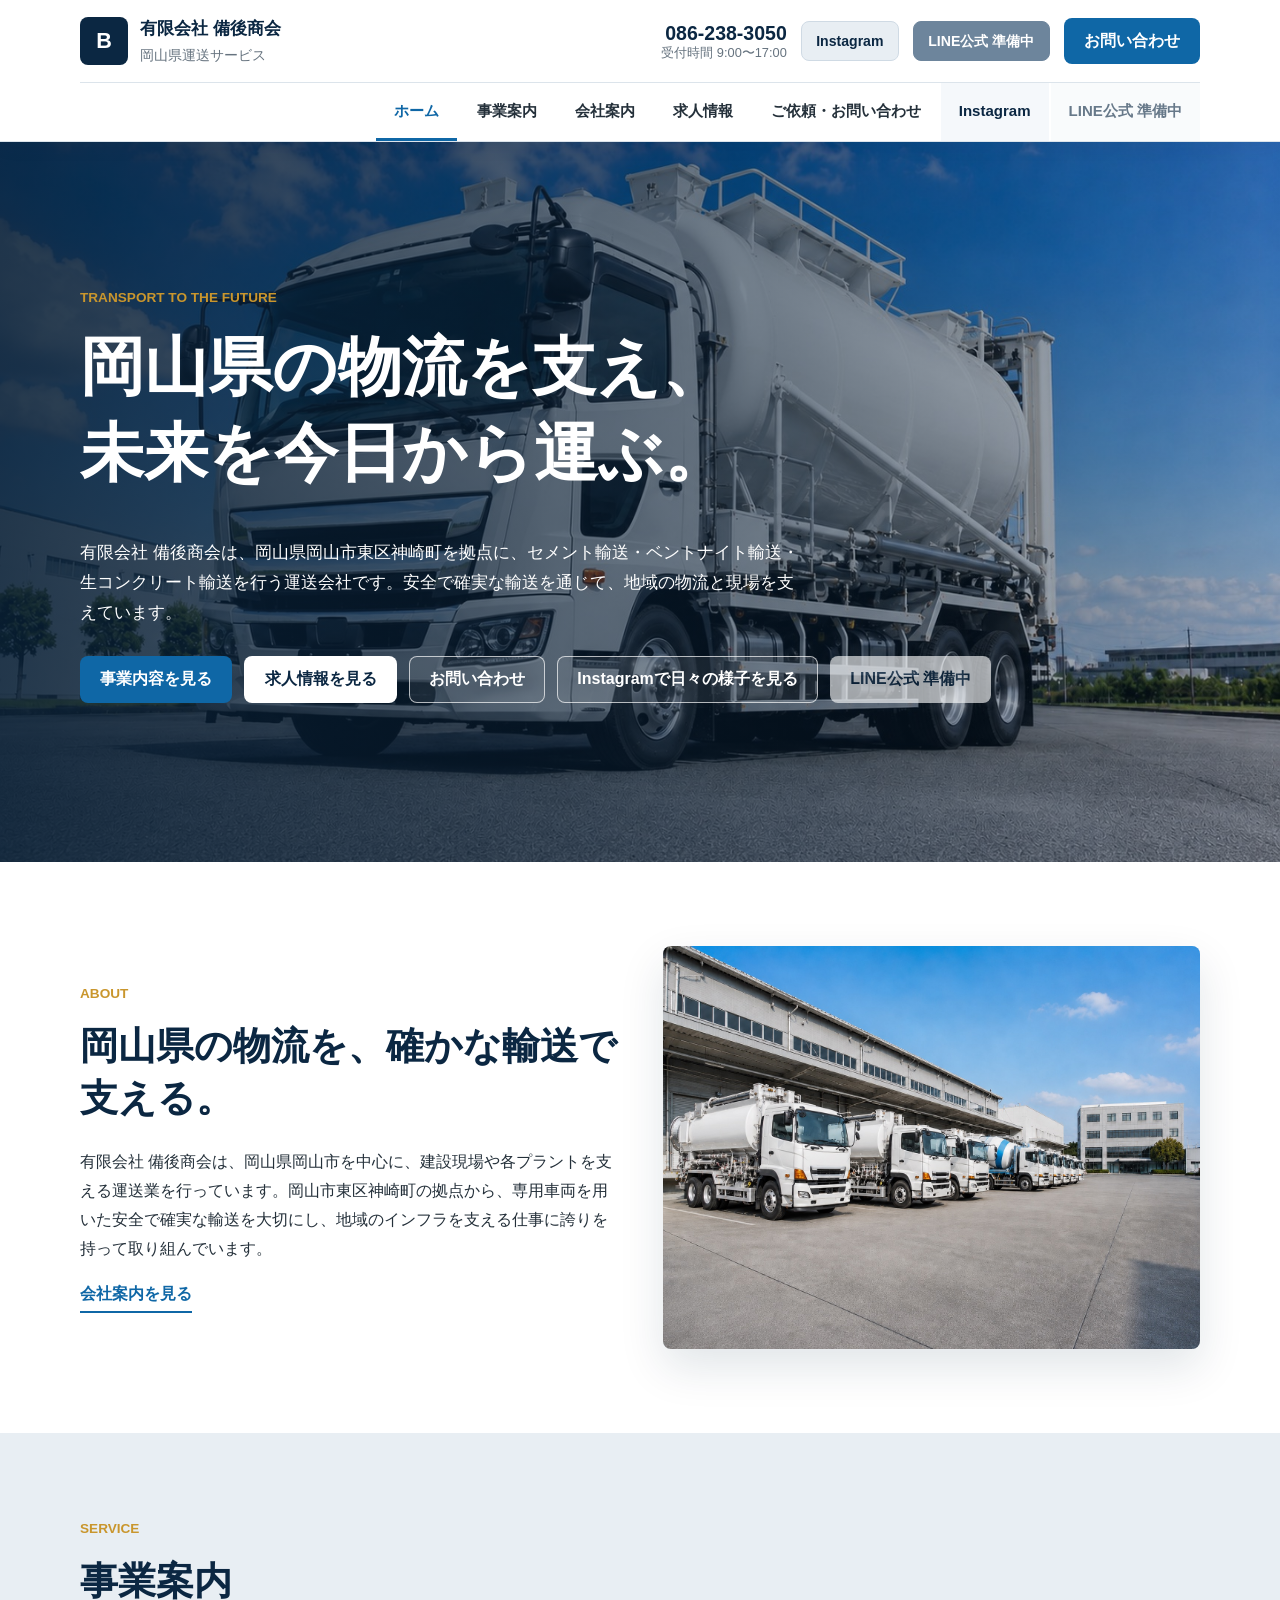
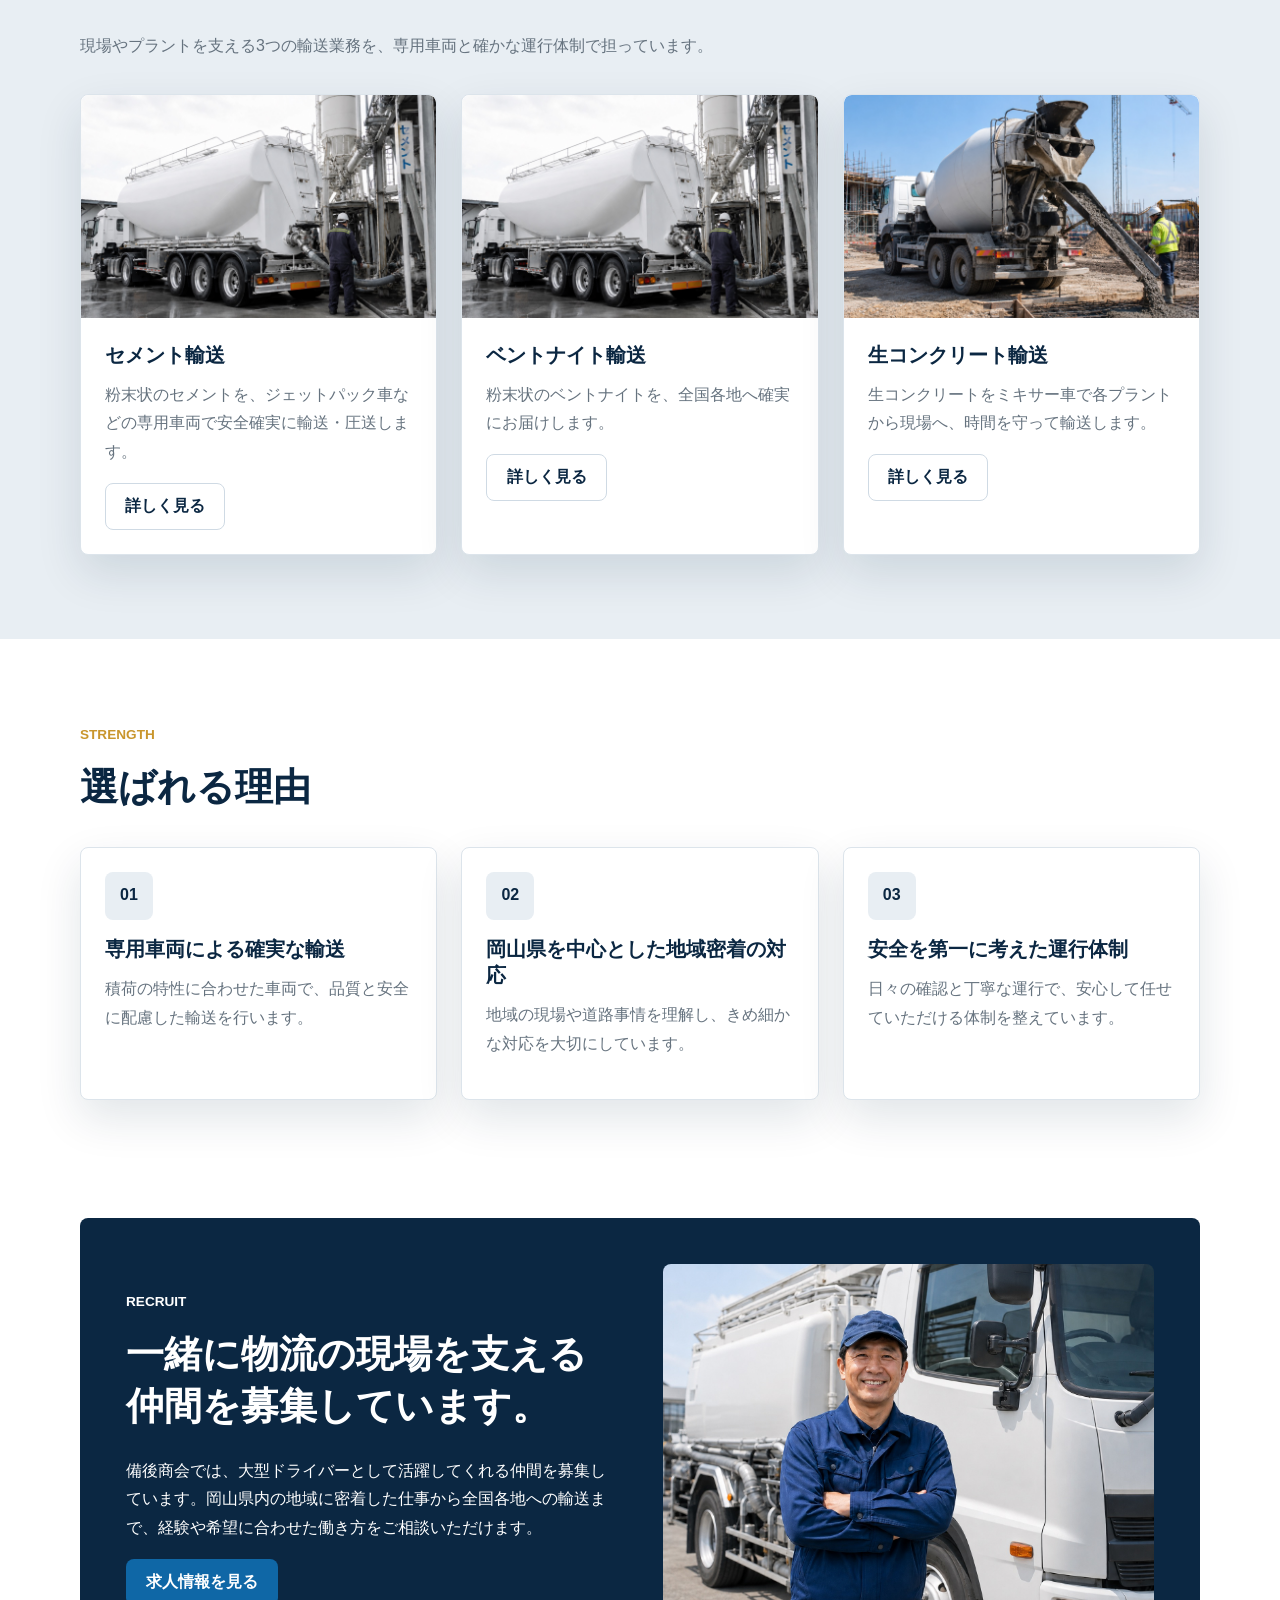
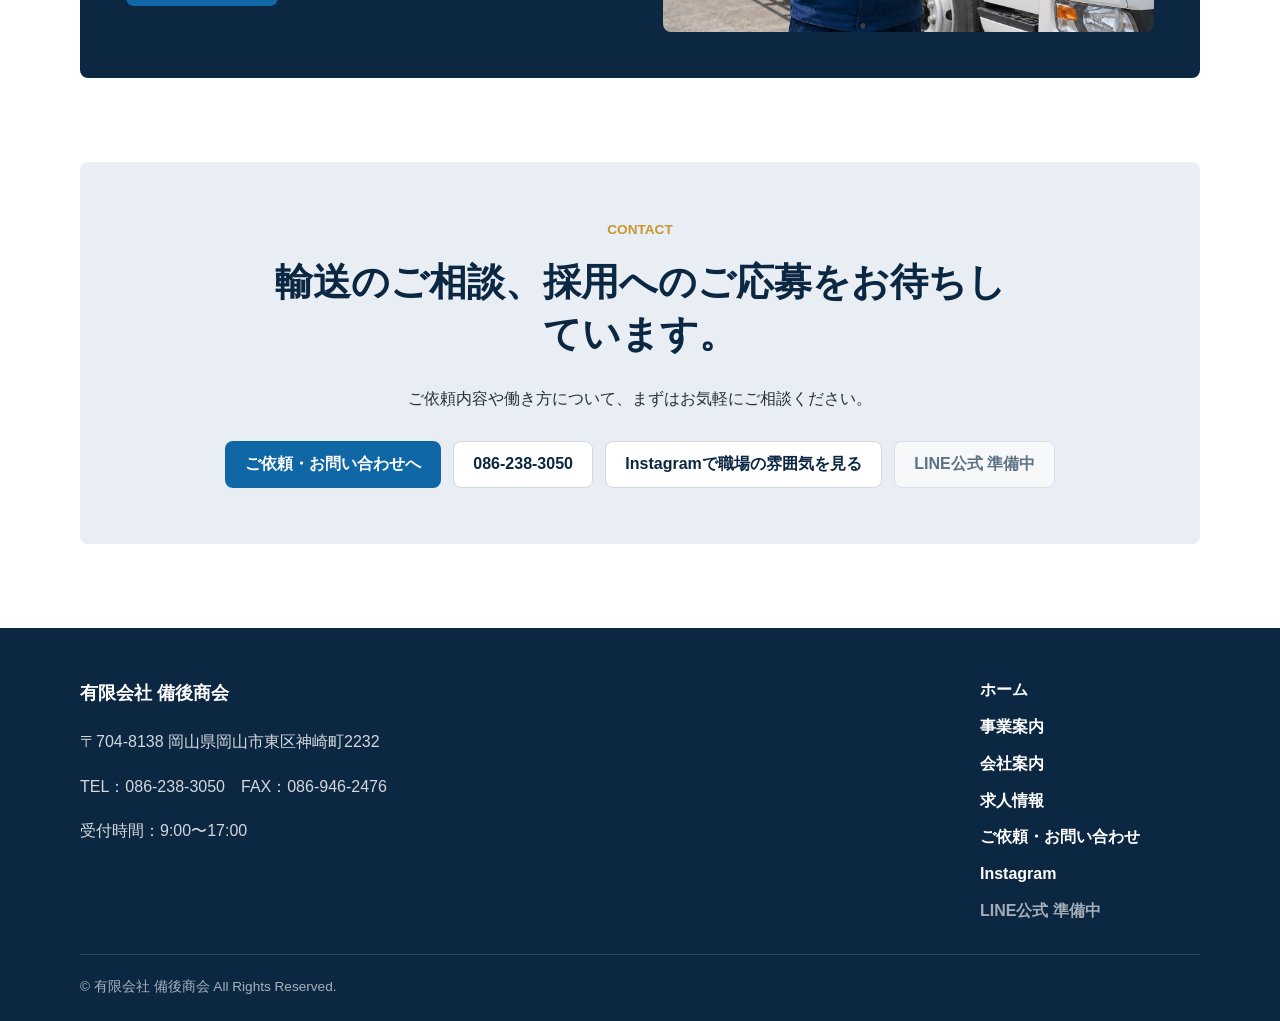
==== commit eb38a4d5: "InstagramリンクとSEO最終調整" ====
--- a/index.html
+++ b/index.html
@@ -3,25 +3,26 @@
   <head>
     <meta charset="utf-8">
     <meta name="viewport" content="width=device-width, initial-scale=1">
-    <title>有限会社備後商会｜岡山県岡山市の運送会社・セメント輸送・生コンクリート輸送</title>
-    <meta name="description" content="有限会社備後商会は岡山県岡山市を拠点に、セメント輸送・ベントナイト輸送・生コンクリート輸送を行う運送会社です。安全で確実な輸送で地域の物流を支えています。">
-    <meta property="og:site_name" content="有限会社備後商会">
+    <title>有限会社 備後商会｜岡山県岡山市の運送会社・セメント輸送・ベントナイト輸送・生コンクリート輸送</title>
+    <meta name="description" content="有限会社備後商会は、岡山県岡山市東区神崎町を拠点に、セメント輸送・ベントナイト輸送・生コンクリート輸送を行う運送会社です。安全で確実な輸送を通じて、地域の物流と現場を支えています。">
+    <meta property="og:site_name" content="有限会社 備後商会">
     <meta property="og:type" content="website">
     <meta property="og:locale" content="ja_JP">
-    <meta property="og:title" content="有限会社備後商会｜岡山県岡山市の運送会社・セメント輸送・生コンクリート輸送">
-    <meta property="og:description" content="有限会社備後商会は岡山県岡山市を拠点に、セメント輸送・ベントナイト輸送・生コンクリート輸送を行う運送会社です。安全で確実な輸送で地域の物流を支えています。">
+    <meta property="og:title" content="有限会社 備後商会｜岡山県岡山市の運送会社">
+    <meta property="og:description" content="岡山県岡山市東区神崎町を拠点に、セメント輸送・ベントナイト輸送・生コンクリート輸送を行う有限会社備後商会の公式ホームページです。">
     <meta property="og:image" content="/public/images/ogp.jpg">
     <meta name="twitter:card" content="summary_large_image">
+    <link rel="canonical" href="https://bingo-shoukai-homepage.netlify.app/">
     <link rel="stylesheet" href="assets/styles.css">
     <!-- 構造化データ: 本番公開URLが決まり次第、urlをNetlifyなどの公開URLに差し替えてください。InstagramとLINE公式のURL確定後はsameAsへ追加できます。 -->
     <script type="application/ld+json">
       {
         "@context": "https://schema.org",
         "@type": "LocalBusiness",
-        "name": "有限会社備後商会",
+        "name": "有限会社 備後商会",
         "industry": "運送業",
         "description": "岡山県岡山市東区神崎町を拠点に、セメント輸送・ベントナイト輸送・生コンクリート輸送を行う運送会社です。",
-        "url": "https://example.com",
+        "url": "https://bingo-shoukai-homepage.netlify.app/",
         "telephone": "086-238-3050",
         "faxNumber": "086-946-2476",
         "priceRange": "要お問い合わせ",
@@ -39,12 +40,14 @@
           "opens": "09:00",
           "closes": "17:00"
         },
-        "sameAs": []
+        "sameAs": [
+          "https://www.instagram.com/bingo_shoukai?igsh=MWdjNWZ2a3luMzBnZQ=="
+        ]
       }
     </script>
     <script>
       // SNSリンク設定: URL確定後に "#" を実際のURLへ差し替えてください。
-      const INSTAGRAM_URL = "#";
+      const INSTAGRAM_URL = "https://www.instagram.com/bingo_shoukai?igsh=MWdjNWZ2a3luMzBnZQ==";
       const LINE_URL = "#";
       window.SOCIAL_LINKS = { INSTAGRAM_URL, LINE_URL };
     </script>
@@ -64,8 +67,8 @@
             <span class="phone-number">086-238-3050</span>
             <span class="hours">受付時間 9:00〜17:00</span>
           </a>
-          <a class="btn btn-social" href="#" data-social="instagram">Instagram</a>
-          <a class="btn btn-social btn-line" href="#" data-social="line">LINE公式</a>
+          <a class="btn btn-social" href="#" data-social="instagram" target="_blank" rel="noopener noreferrer">Instagram</a>
+          <a class="btn btn-social btn-line is-disabled" href="#" data-social="line" aria-disabled="true" tabindex="-1">LINE公式 準備中</a>
           <a class="btn btn-primary" href="contact.html">お問い合わせ</a>
           <button class="menu-toggle" type="button" aria-label="メニューを開く" aria-controls="global-nav" aria-expanded="false">
             <span></span><span></span><span></span>
@@ -78,26 +81,26 @@
         <a href="company.html">会社案内</a>
         <a href="recruit.html">求人情報</a>
         <a href="contact.html">ご依頼・お問い合わせ</a>
-        <a class="nav-social" href="#" data-social="instagram">Instagram</a>
-        <a class="nav-social" href="#" data-social="line">LINE公式</a>
+        <a class="nav-social" href="#" data-social="instagram" target="_blank" rel="noopener noreferrer">Instagram</a>
+        <a class="nav-social is-disabled" href="#" data-social="line" aria-disabled="true" tabindex="-1">LINE公式 準備中</a>
       </nav>
     </header>
 
     <main>
       <section class="hero hero-home">
         <!-- 写真差し替え: public/images/hero-truck.jpg（大型トラック、走行中のトラック、車庫、現場風景など） -->
-        <img fetchpriority="high" class="hero-image" src="/public/images/hero-truck.jpg" alt="有限会社備後商会の大型トラックと運送業務のイメージ">
+        <img fetchpriority="high" class="hero-image" src="/public/images/hero-truck.jpg" alt="有限会社 備後商会の大型トラックと運送業務のイメージ">
         <div class="hero-overlay"></div>
         <div class="hero-content">
           <p class="eyebrow">TRANSPORT TO THE FUTURE</p>
           <h1>岡山県の物流を支え、<br>未来を今日から運ぶ。</h1>
-          <p class="hero-lead">有限会社備後商会は、岡山県岡山市東区神崎町を拠点に、セメント輸送・ベントナイト輸送・生コンクリート輸送を行う運送会社です。安全で確実な輸送を通じて、地域の物流と現場を支えています。</p>
+          <p class="hero-lead">有限会社 備後商会は、岡山県岡山市東区神崎町を拠点に、セメント輸送・ベントナイト輸送・生コンクリート輸送を行う運送会社です。安全で確実な輸送を通じて、地域の物流と現場を支えています。</p>
           <div class="hero-buttons">
             <a class="btn btn-primary" href="business.html">事業内容を見る</a>
             <a class="btn btn-light" href="recruit.html">求人情報を見る</a>
             <a class="btn btn-outline-light" href="contact.html">お問い合わせ</a>
-            <a class="btn btn-outline-light" href="#" data-social="instagram">Instagramで日々の様子を見る</a>
-            <a class="btn btn-light" href="#" data-social="line">LINEで相談する</a>
+            <a class="btn btn-outline-light" href="#" data-social="instagram" target="_blank" rel="noopener noreferrer">Instagramで日々の様子を見る</a>
+            <a class="btn btn-light is-disabled" href="#" data-social="line" aria-disabled="true" tabindex="-1">LINE公式 準備中</a>
           </div>
         </div>
       </section>
@@ -106,12 +109,12 @@
         <div>
           <p class="section-kicker">ABOUT</p>
           <h2>岡山県の物流を、確かな輸送で支える。</h2>
-          <p>有限会社備後商会は、岡山県岡山市を中心に、建設現場や各プラントを支える運送業を行っています。岡山市東区神崎町の拠点から、専用車両を用いた安全で確実な輸送を大切にし、地域のインフラを支える仕事に誇りを持って取り組んでいます。</p>
+          <p>有限会社 備後商会は、岡山県岡山市を中心に、建設現場や各プラントを支える運送業を行っています。岡山市東区神崎町の拠点から、専用車両を用いた安全で確実な輸送を大切にし、地域のインフラを支える仕事に誇りを持って取り組んでいます。</p>
           <a class="text-link" href="company.html">会社案内を見る</a>
         </div>
         <figure class="photo-block">
           <!-- 写真差し替え: public/images/company-yard.jpg または public/images/truck-yard.jpg（会社の雰囲気が伝わる写真） -->
-          <img decoding="async" loading="lazy" src="/public/images/company-yard.jpg" alt="有限会社備後商会の会社外観または車庫のイメージ">
+          <img decoding="async" loading="lazy" src="/public/images/company-yard.jpg" alt="有限会社 備後商会の会社外観または車庫のイメージ">
         </figure>
       </section>
 
@@ -202,8 +205,8 @@
         <div class="cta-buttons">
           <a class="btn btn-primary" href="contact.html">ご依頼・お問い合わせへ</a>
           <a class="btn btn-secondary" href="tel:0862383050">086-238-3050</a>
-          <a class="btn btn-secondary" href="#" data-social="instagram">Instagramで職場の雰囲気を見る</a>
-          <a class="btn btn-secondary" href="#" data-social="line">LINEで相談する</a>
+          <a class="btn btn-secondary" href="#" data-social="instagram" target="_blank" rel="noopener noreferrer">Instagramで職場の雰囲気を見る</a>
+          <a class="btn btn-secondary is-disabled" href="#" data-social="line" aria-disabled="true" tabindex="-1">LINE公式 準備中</a>
         </div>
       </section>
     </main>
@@ -222,8 +225,8 @@
           <a href="company.html">会社案内</a>
           <a href="recruit.html">求人情報</a>
           <a href="contact.html">ご依頼・お問い合わせ</a>
-          <a href="#" data-social="instagram">Instagram</a>
-          <a href="#" data-social="line">LINE公式</a>
+          <a href="#" data-social="instagram" target="_blank" rel="noopener noreferrer">Instagram</a>
+          <a href="#" data-social="line" aria-disabled="true" tabindex="-1" class="is-disabled">LINE公式 準備中</a>
         </nav>
       </div>
       <p class="copyright">© 有限会社 備後商会 All Rights Reserved.</p>
--- a/assets/styles.css
+++ b/assets/styles.css
@@ -189,6 +189,23 @@
   border-color: var(--navy-soft);
 }
 
+.is-disabled,
+[aria-disabled="true"] {
+  cursor: not-allowed;
+  opacity: 0.62;
+  box-shadow: none;
+}
+
+.btn.is-disabled:hover,
+[aria-disabled="true"]:hover {
+  transform: none;
+  box-shadow: none;
+}
+
+a[data-social="line"] {
+  pointer-events: none;
+}
+
 .btn-light {
   background: var(--white);
   color: var(--navy);
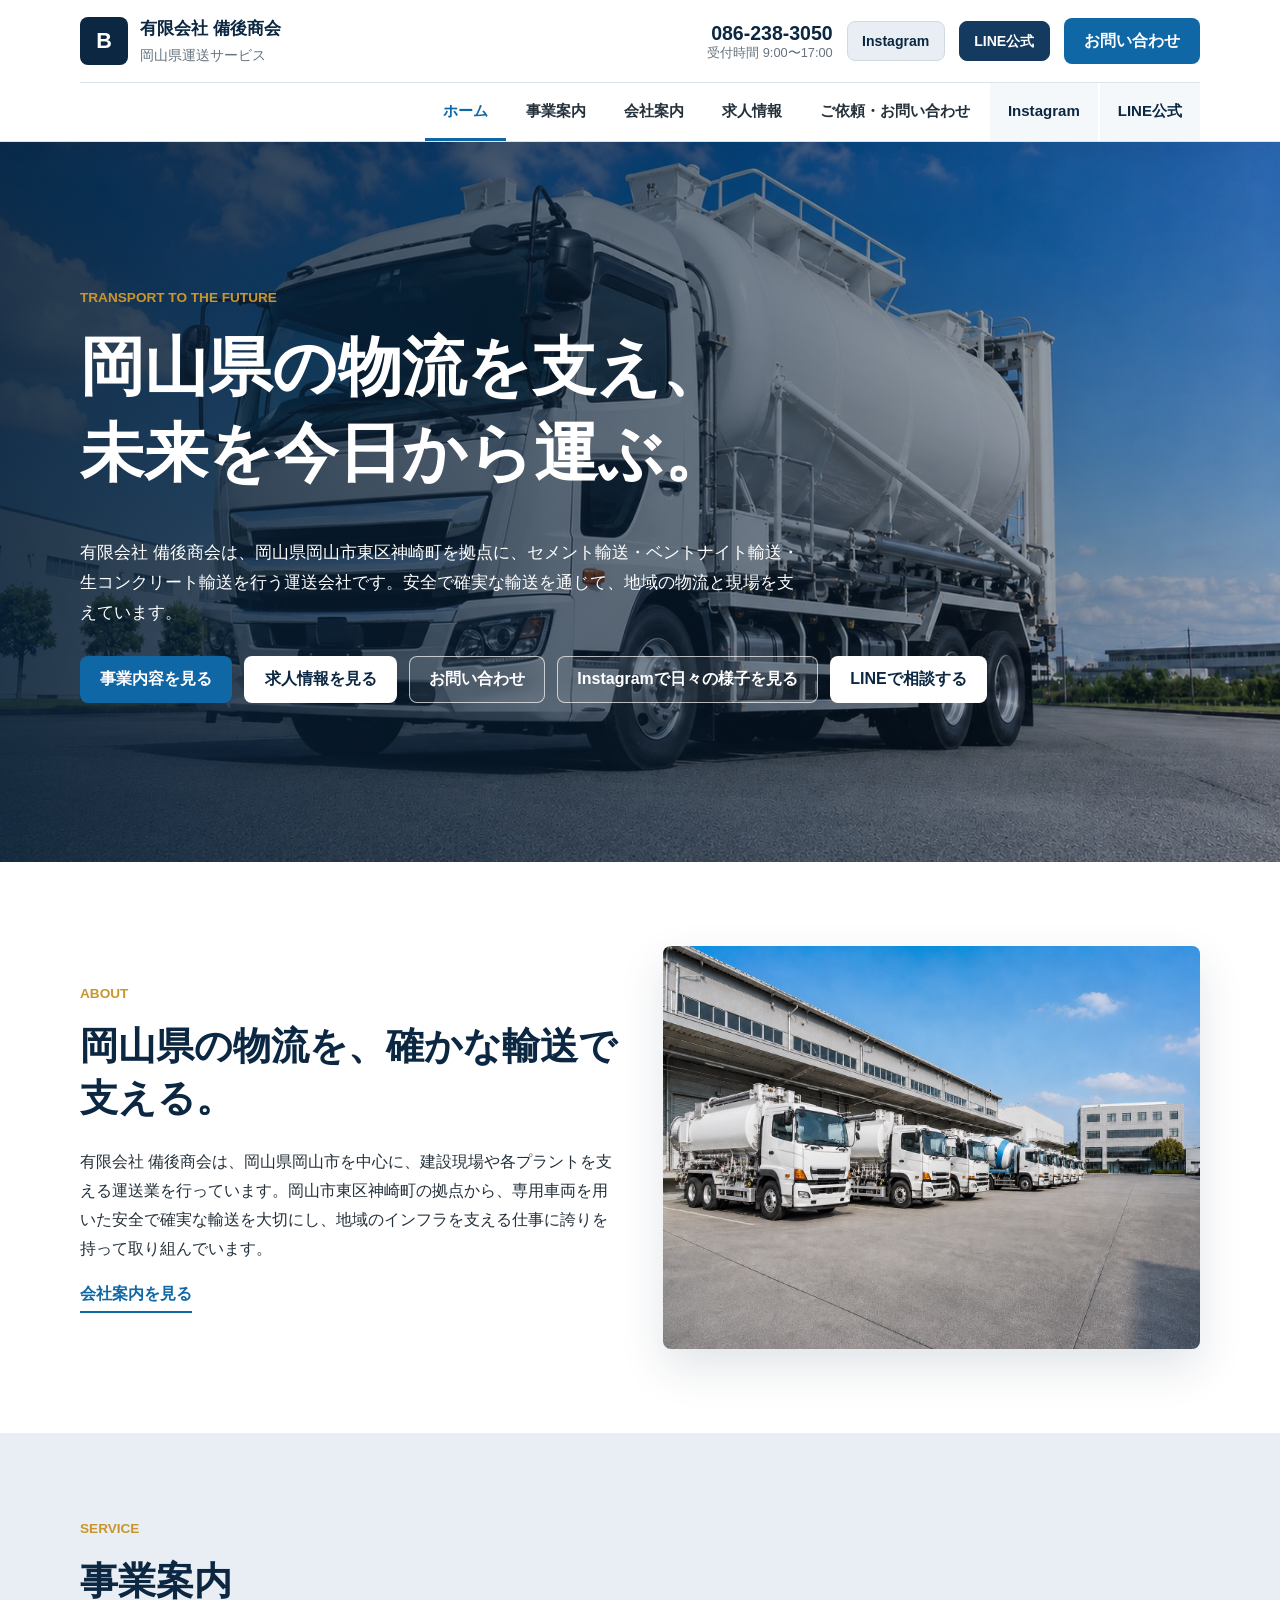
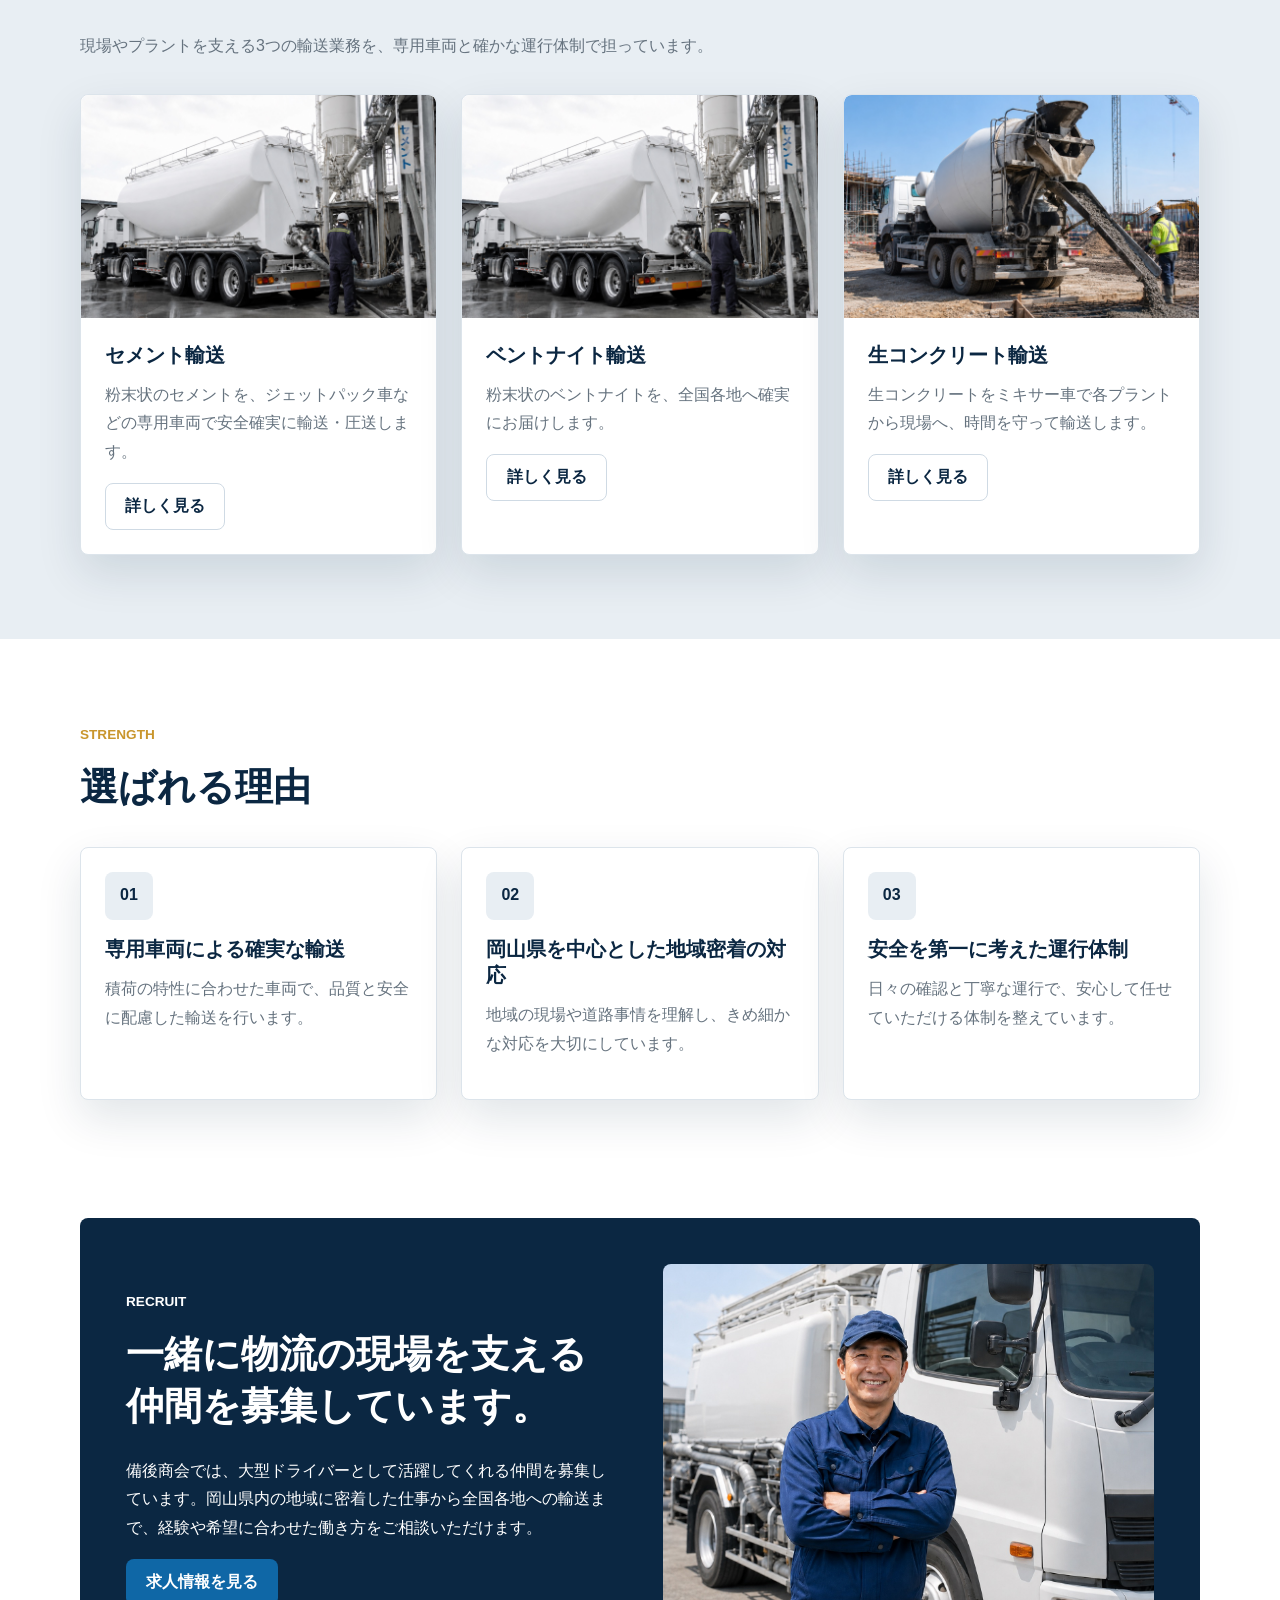
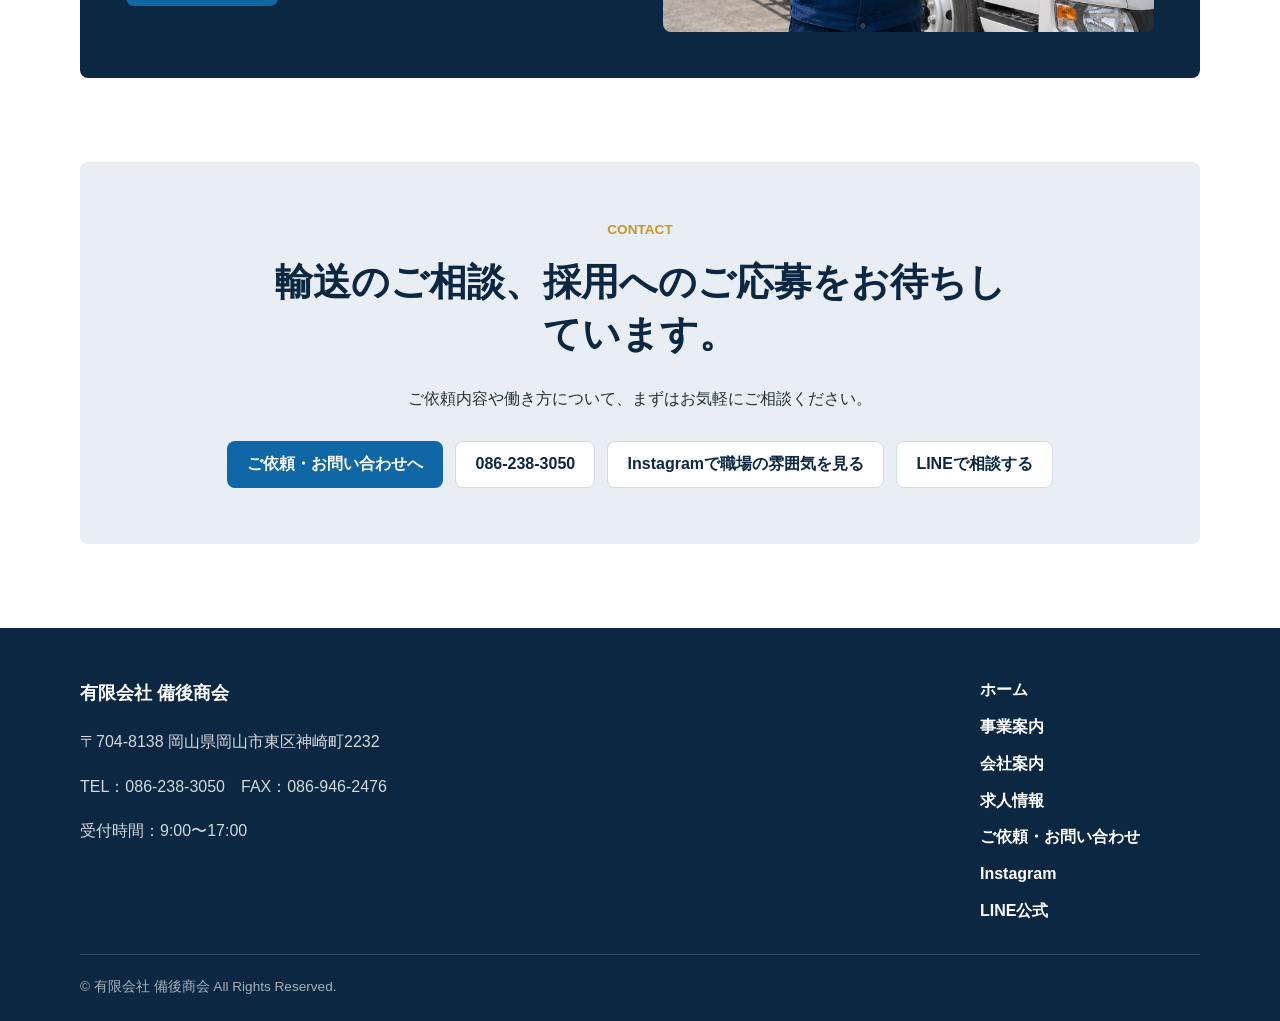
==== commit 37a43a9a: "LINE公式リンクを本番URLに差し替え" ====
--- a/index.html
+++ b/index.html
@@ -14,7 +14,7 @@
     <meta name="twitter:card" content="summary_large_image">
     <link rel="canonical" href="https://bingo-shoukai-homepage.netlify.app/">
     <link rel="stylesheet" href="assets/styles.css">
-    <!-- 構造化データ: 本番公開URLが決まり次第、urlをNetlifyなどの公開URLに差し替えてください。InstagramとLINE公式のURL確定後はsameAsへ追加できます。 -->
+    <!-- 構造化データ: SNSのURLはsameAsで管理しています。 -->
     <script type="application/ld+json">
       {
         "@context": "https://schema.org",
@@ -41,14 +41,15 @@
           "closes": "17:00"
         },
         "sameAs": [
-          "https://www.instagram.com/bingo_shoukai?igsh=MWdjNWZ2a3luMzBnZQ=="
+          "https://www.instagram.com/bingo_shoukai?igsh=MWdjNWZ2a3luMzBnZQ==",
+          "https://lin.ee/wEvdBQy"
         ]
       }
     </script>
     <script>
       // SNSリンク設定: URL確定後に "#" を実際のURLへ差し替えてください。
       const INSTAGRAM_URL = "https://www.instagram.com/bingo_shoukai?igsh=MWdjNWZ2a3luMzBnZQ==";
-      const LINE_URL = "#";
+      const LINE_URL = "https://lin.ee/wEvdBQy";
       window.SOCIAL_LINKS = { INSTAGRAM_URL, LINE_URL };
     </script>
   </head>
@@ -68,7 +69,7 @@
             <span class="hours">受付時間 9:00〜17:00</span>
           </a>
           <a class="btn btn-social" href="#" data-social="instagram" target="_blank" rel="noopener noreferrer">Instagram</a>
-          <a class="btn btn-social btn-line is-disabled" href="#" data-social="line" aria-disabled="true" tabindex="-1">LINE公式 準備中</a>
+          <a class="btn btn-social btn-line" href="#" data-social="line" target="_blank" rel="noopener noreferrer">LINE公式</a>
           <a class="btn btn-primary" href="contact.html">お問い合わせ</a>
           <button class="menu-toggle" type="button" aria-label="メニューを開く" aria-controls="global-nav" aria-expanded="false">
             <span></span><span></span><span></span>
@@ -82,7 +83,7 @@
         <a href="recruit.html">求人情報</a>
         <a href="contact.html">ご依頼・お問い合わせ</a>
         <a class="nav-social" href="#" data-social="instagram" target="_blank" rel="noopener noreferrer">Instagram</a>
-        <a class="nav-social is-disabled" href="#" data-social="line" aria-disabled="true" tabindex="-1">LINE公式 準備中</a>
+        <a class="nav-social" href="#" data-social="line" target="_blank" rel="noopener noreferrer">LINE公式</a>
       </nav>
     </header>
 
@@ -100,7 +101,7 @@
             <a class="btn btn-light" href="recruit.html">求人情報を見る</a>
             <a class="btn btn-outline-light" href="contact.html">お問い合わせ</a>
             <a class="btn btn-outline-light" href="#" data-social="instagram" target="_blank" rel="noopener noreferrer">Instagramで日々の様子を見る</a>
-            <a class="btn btn-light is-disabled" href="#" data-social="line" aria-disabled="true" tabindex="-1">LINE公式 準備中</a>
+            <a class="btn btn-light" href="#" data-social="line" target="_blank" rel="noopener noreferrer">LINEで相談する</a>
           </div>
         </div>
       </section>
@@ -206,7 +207,7 @@
           <a class="btn btn-primary" href="contact.html">ご依頼・お問い合わせへ</a>
           <a class="btn btn-secondary" href="tel:0862383050">086-238-3050</a>
           <a class="btn btn-secondary" href="#" data-social="instagram" target="_blank" rel="noopener noreferrer">Instagramで職場の雰囲気を見る</a>
-          <a class="btn btn-secondary is-disabled" href="#" data-social="line" aria-disabled="true" tabindex="-1">LINE公式 準備中</a>
+          <a class="btn btn-secondary" href="#" data-social="line" target="_blank" rel="noopener noreferrer">LINEで相談する</a>
         </div>
       </section>
     </main>
@@ -226,7 +227,7 @@
           <a href="recruit.html">求人情報</a>
           <a href="contact.html">ご依頼・お問い合わせ</a>
           <a href="#" data-social="instagram" target="_blank" rel="noopener noreferrer">Instagram</a>
-          <a href="#" data-social="line" aria-disabled="true" tabindex="-1" class="is-disabled">LINE公式 準備中</a>
+          <a href="#" data-social="line"  target="_blank" rel="noopener noreferrer">LINE公式</a>
         </nav>
       </div>
       <p class="copyright">© 有限会社 備後商会 All Rights Reserved.</p>
--- a/assets/styles.css
+++ b/assets/styles.css
@@ -189,23 +189,6 @@
   border-color: var(--navy-soft);
 }
 
-.is-disabled,
-[aria-disabled="true"] {
-  cursor: not-allowed;
-  opacity: 0.62;
-  box-shadow: none;
-}
-
-.btn.is-disabled:hover,
-[aria-disabled="true"]:hover {
-  transform: none;
-  box-shadow: none;
-}
-
-a[data-social="line"] {
-  pointer-events: none;
-}
-
 .btn-light {
   background: var(--white);
   color: var(--navy);
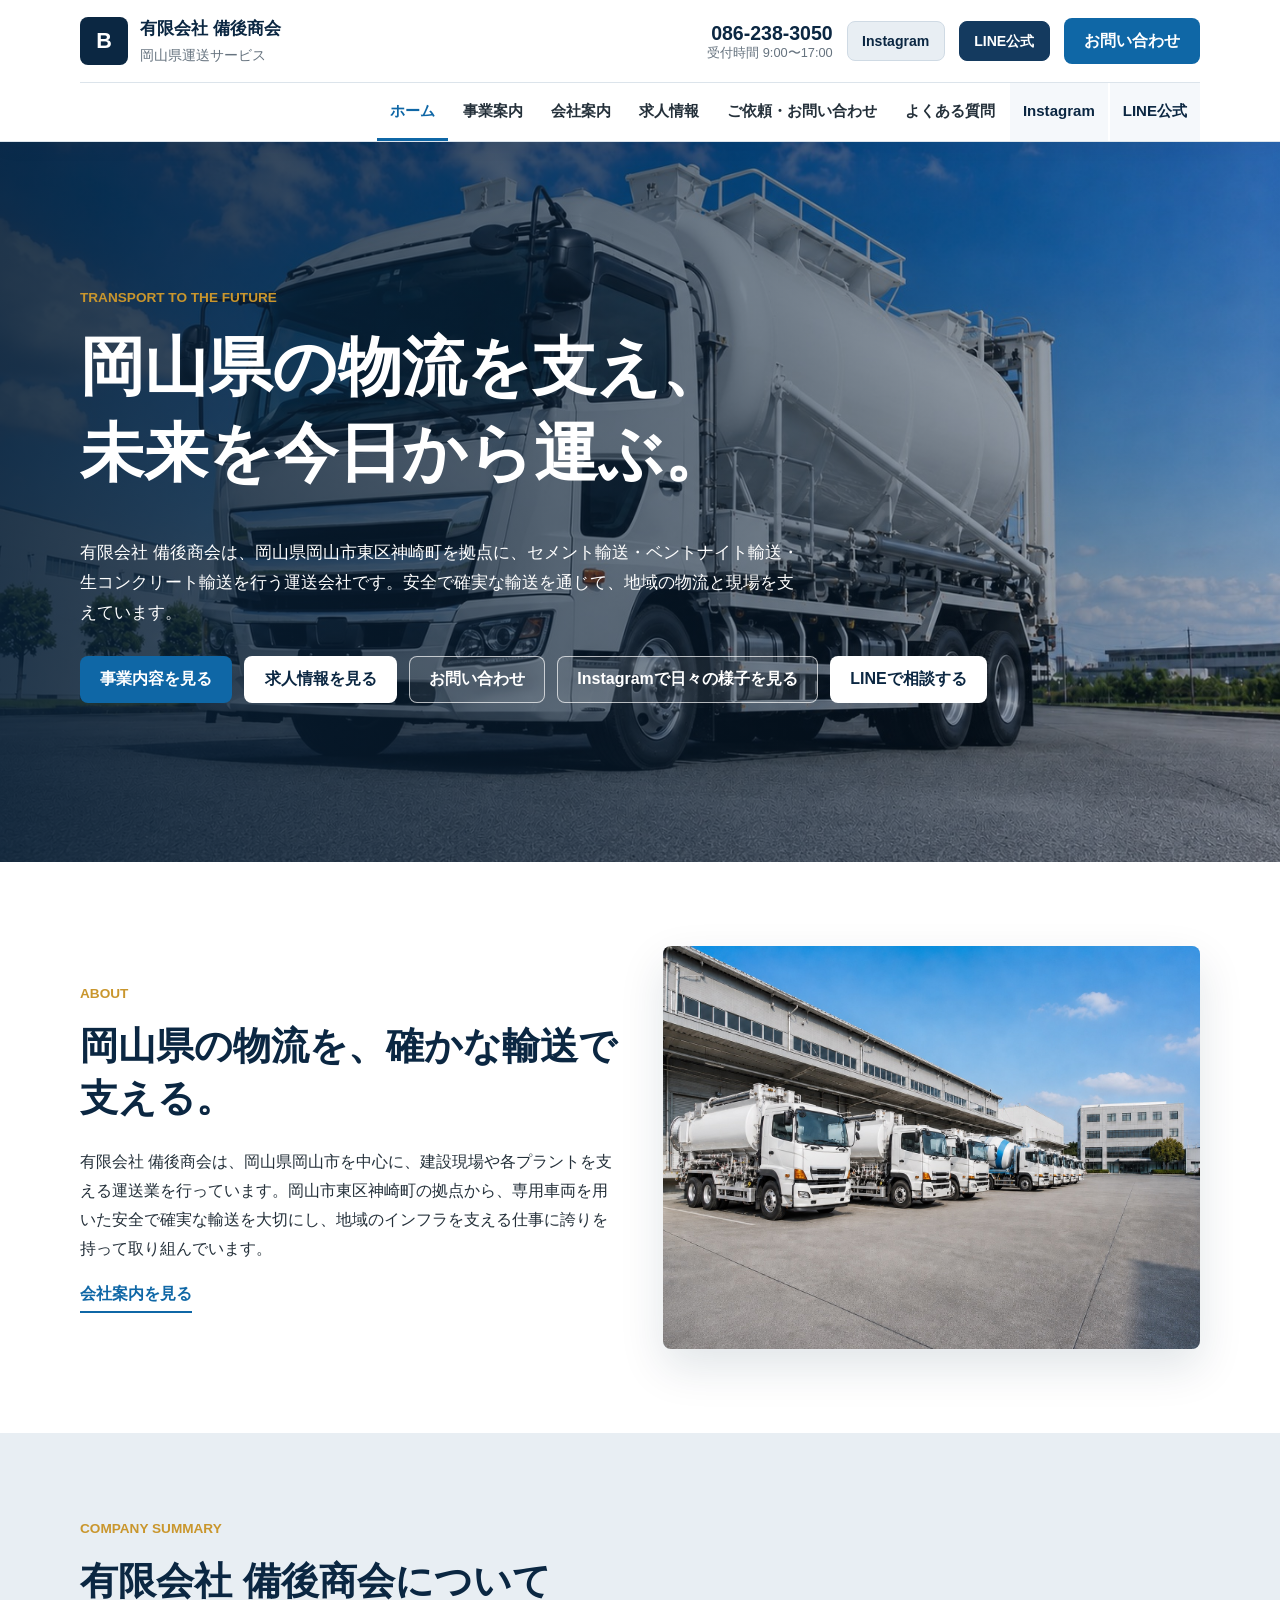
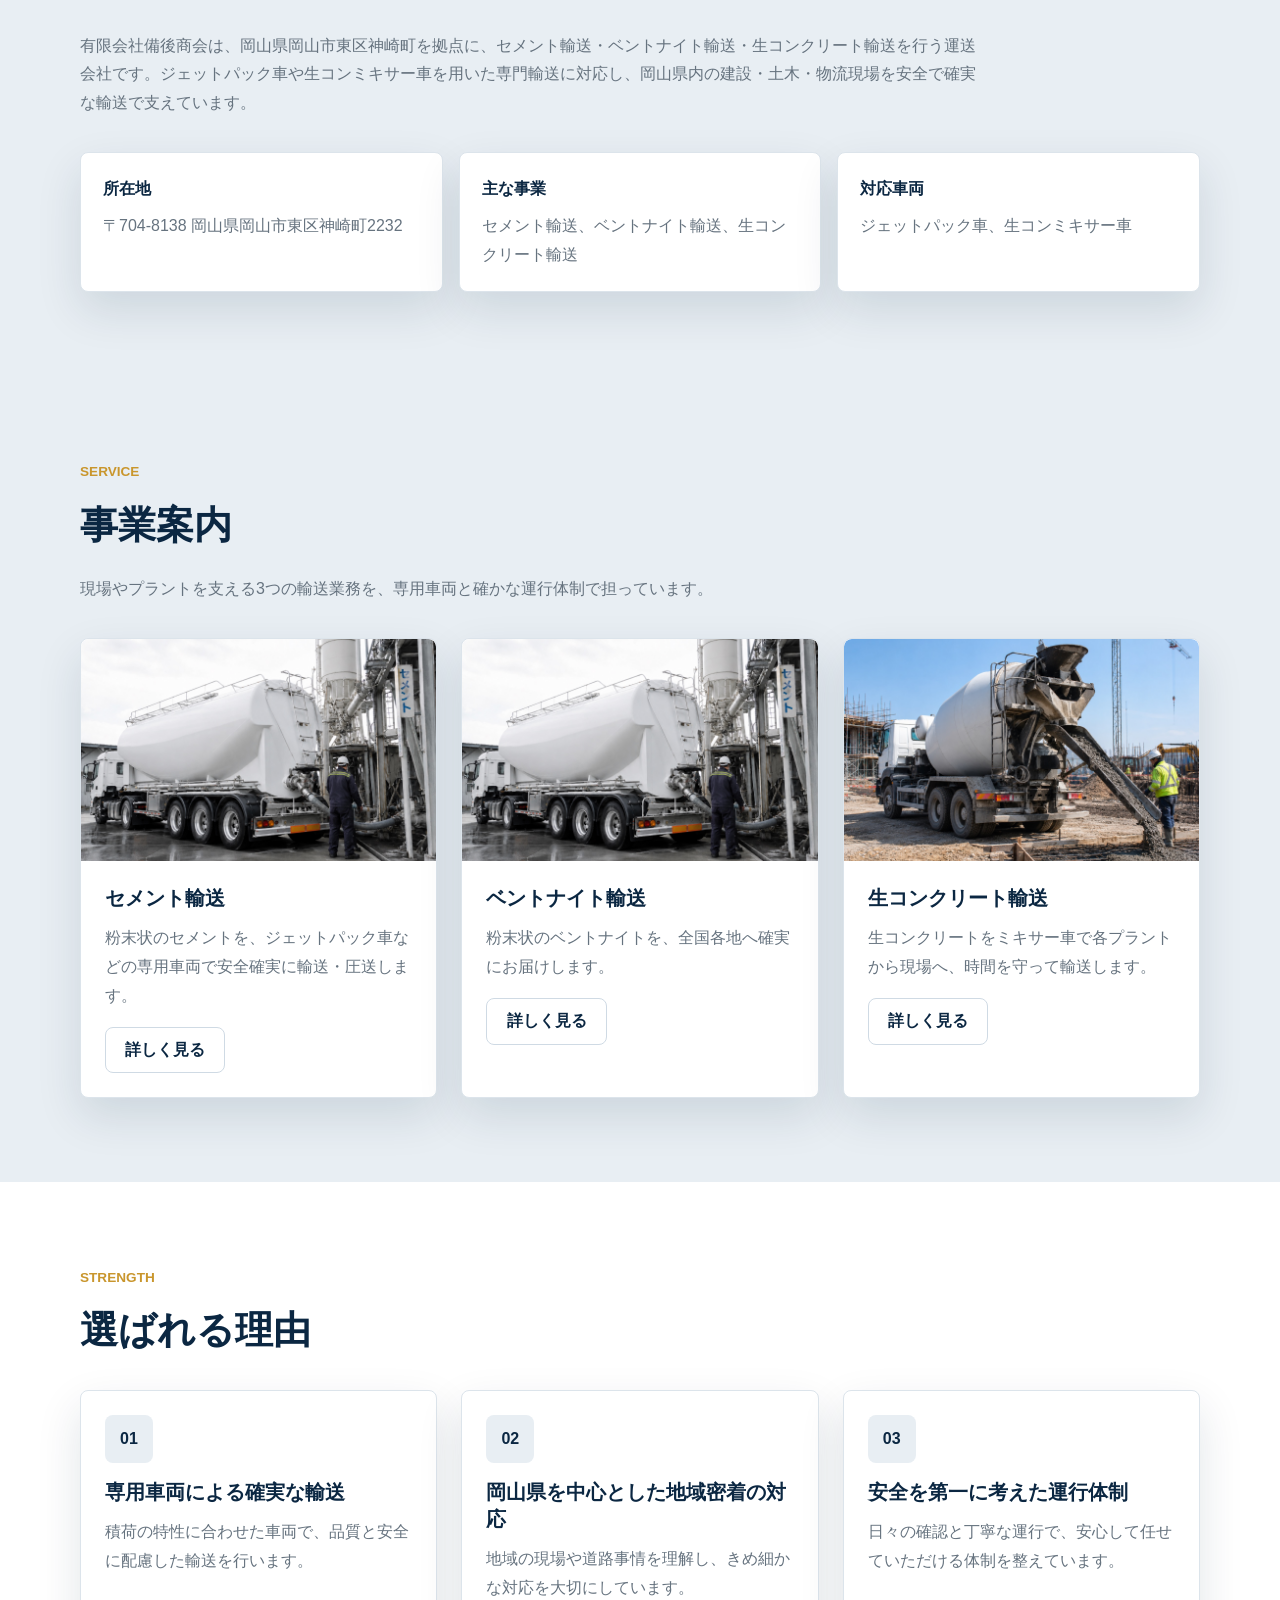
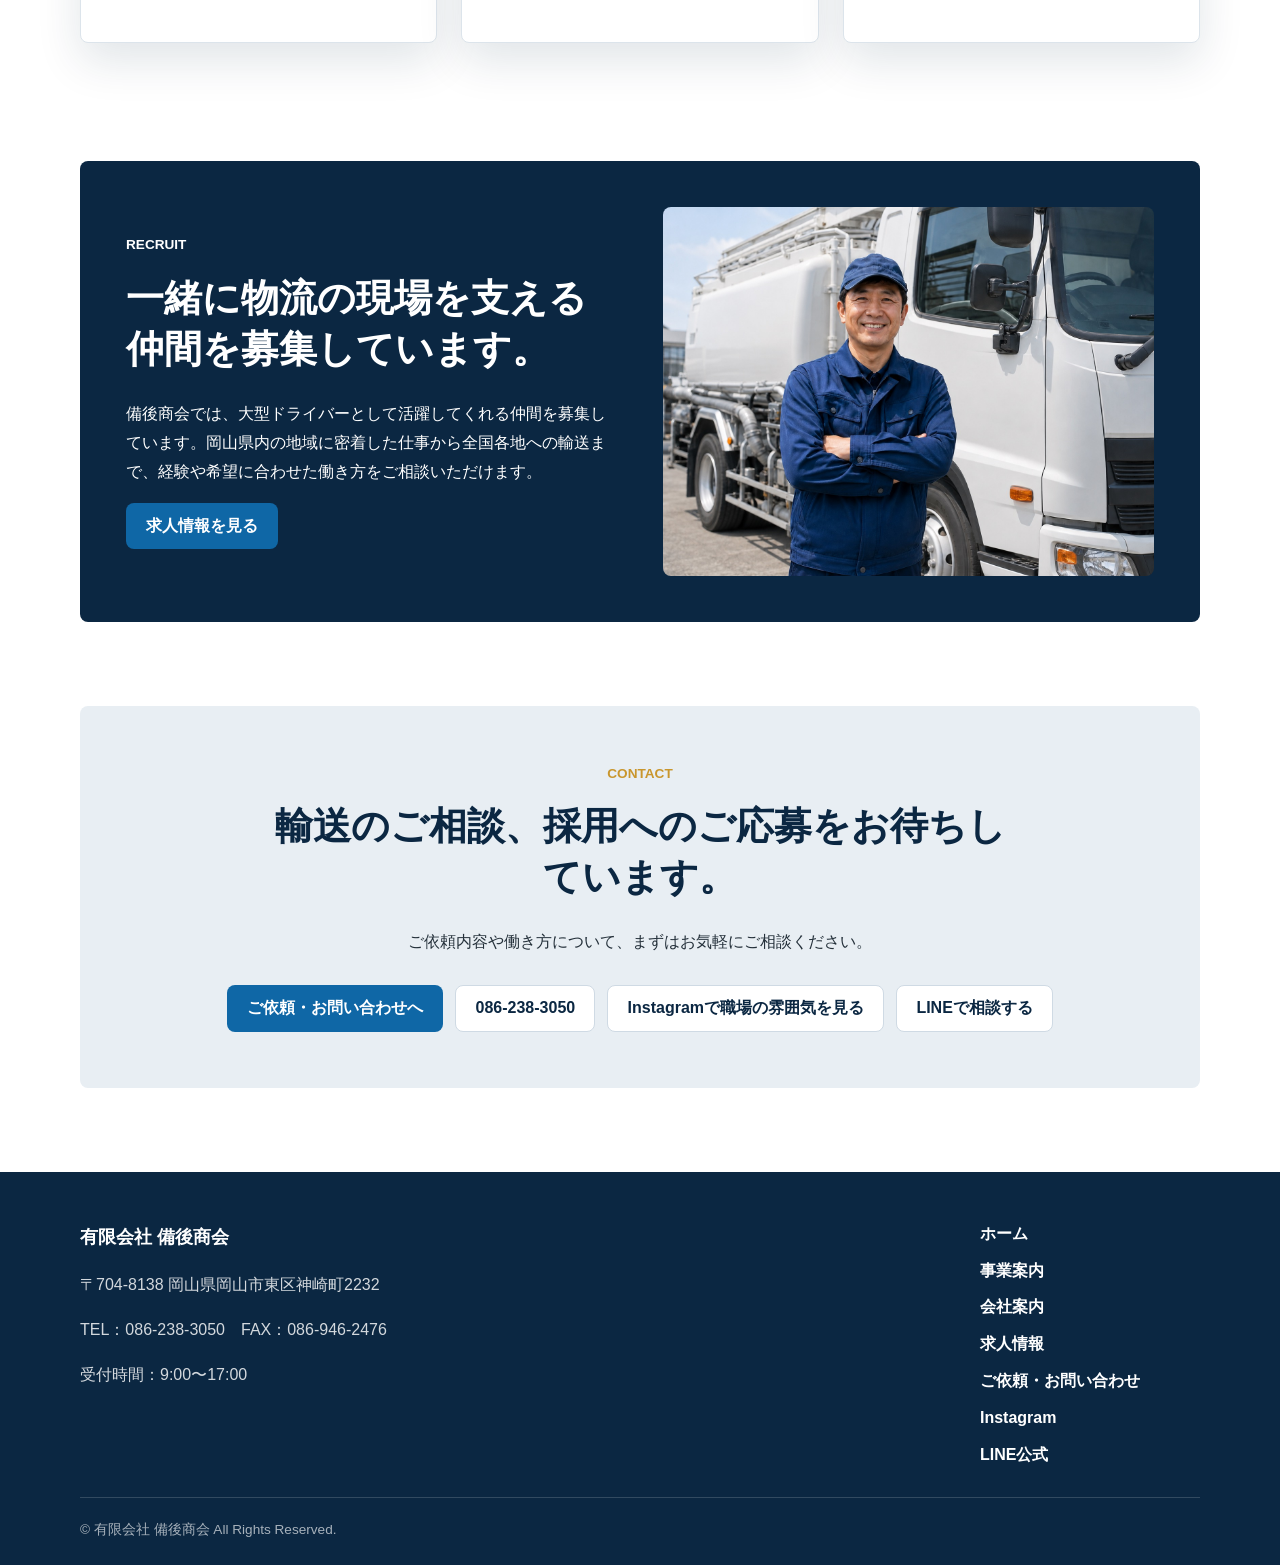
==== commit 7ebd2329: "AIO対策を追加" ====
--- a/index.html
+++ b/index.html
@@ -14,19 +14,28 @@
     <meta name="twitter:card" content="summary_large_image">
     <link rel="canonical" href="https://bingo-shoukai-homepage.netlify.app/">
     <link rel="stylesheet" href="assets/styles.css">
-    <!-- 構造化データ: SNSのURLはsameAsで管理しています。 -->
+    <!-- 構造化データ: 会社情報・SNS・事業内容をAI検索が読み取りやすい形で管理しています。 -->
     <script type="application/ld+json">
       {
         "@context": "https://schema.org",
         "@type": "LocalBusiness",
+        "@id": "https://bingo-shoukai-homepage.netlify.app/#organization",
         "name": "有限会社 備後商会",
+        "legalName": "有限会社 備後商会",
         "industry": "運送業",
-        "description": "岡山県岡山市東区神崎町を拠点に、セメント輸送・ベントナイト輸送・生コンクリート輸送を行う運送会社です。",
+        "description": "有限会社備後商会は、岡山県岡山市東区神崎町を拠点に、セメント輸送・ベントナイト輸送・生コンクリート輸送を行う運送会社です。ジェットパック車や生コンミキサー車を用いた専門輸送に対応しています。",
         "url": "https://bingo-shoukai-homepage.netlify.app/",
+        "image": "https://bingo-shoukai-homepage.netlify.app/public/images/ogp.jpg",
         "telephone": "086-238-3050",
         "faxNumber": "086-946-2476",
         "priceRange": "要お問い合わせ",
         "additionalType": "https://schema.org/MovingCompany",
+        "areaServed": [
+          "岡山県",
+          "岡山市",
+          "岡山市東区",
+          "神崎町"
+        ],
         "address": {
           "@type": "PostalAddress",
           "postalCode": "704-8138",
@@ -39,6 +48,50 @@
           "@type": "OpeningHoursSpecification",
           "opens": "09:00",
           "closes": "17:00"
+        },
+        "contactPoint": {
+          "@type": "ContactPoint",
+          "telephone": "086-238-3050",
+          "contactType": "輸送のご相談・求人お問い合わせ",
+          "availableLanguage": "ja"
+        },
+        "knowsAbout": [
+          "セメント輸送",
+          "ベントナイト輸送",
+          "生コンクリート輸送",
+          "ジェットパック車",
+          "生コンミキサー車",
+          "粉体輸送"
+        ],
+        "hasOfferCatalog": {
+          "@type": "OfferCatalog",
+          "name": "備後商会の事業内容",
+          "itemListElement": [
+            {
+              "@type": "Offer",
+              "itemOffered": {
+                "@type": "Service",
+                "name": "セメント輸送",
+                "serviceType": "ジェットパック車によるセメント輸送"
+              }
+            },
+            {
+              "@type": "Offer",
+              "itemOffered": {
+                "@type": "Service",
+                "name": "ベントナイト輸送",
+                "serviceType": "ジェットパック車によるベントナイト輸送"
+              }
+            },
+            {
+              "@type": "Offer",
+              "itemOffered": {
+                "@type": "Service",
+                "name": "生コンクリート輸送",
+                "serviceType": "生コンミキサー車による生コンクリート輸送"
+              }
+            }
+          ]
         },
         "sameAs": [
           "https://www.instagram.com/bingo_shoukai?igsh=MWdjNWZ2a3luMzBnZQ==",
@@ -82,6 +135,7 @@
         <a href="company.html">会社案内</a>
         <a href="recruit.html">求人情報</a>
         <a href="contact.html">ご依頼・お問い合わせ</a>
+        <a href="faq.html">よくある質問</a>
         <a class="nav-social" href="#" data-social="instagram" target="_blank" rel="noopener noreferrer">Instagram</a>
         <a class="nav-social" href="#" data-social="line" target="_blank" rel="noopener noreferrer">LINE公式</a>
       </nav>
@@ -119,6 +173,28 @@
         </figure>
       </section>
 
+      <section class="section section-muted aio-summary">
+        <div class="section-heading">
+          <p class="section-kicker">COMPANY SUMMARY</p>
+          <h2>有限会社 備後商会について</h2>
+          <p>有限会社備後商会は、岡山県岡山市東区神崎町を拠点に、セメント輸送・ベントナイト輸送・生コンクリート輸送を行う運送会社です。ジェットパック車や生コンミキサー車を用いた専門輸送に対応し、岡山県内の建設・土木・物流現場を安全で確実な輸送で支えています。</p>
+        </div>
+        <dl class="fact-list">
+          <div>
+            <dt>所在地</dt>
+            <dd>〒704-8138 岡山県岡山市東区神崎町2232</dd>
+          </div>
+          <div>
+            <dt>主な事業</dt>
+            <dd>セメント輸送、ベントナイト輸送、生コンクリート輸送</dd>
+          </div>
+          <div>
+            <dt>対応車両</dt>
+            <dd>ジェットパック車、生コンミキサー車</dd>
+          </div>
+        </dl>
+      </section>
+
       <section class="section section-muted">
         <div class="section-heading">
           <p class="section-kicker">SERVICE</p>
--- a/assets/styles.css
+++ b/assets/styles.css
@@ -212,7 +212,7 @@
 .global-nav a {
   color: var(--ink);
   font-weight: 800;
-  padding: 14px 18px;
+  padding: 14px 13px;
   border-bottom: 3px solid transparent;
   font-size: 0.94rem;
 }
@@ -475,6 +475,37 @@
   justify-content: center;
 }
 
+.aio-summary .section-heading {
+  max-width: 900px;
+}
+
+.fact-list {
+  display: grid;
+  grid-template-columns: repeat(3, minmax(0, 1fr));
+  gap: 16px;
+  margin: 26px 0 0;
+}
+
+.fact-list div {
+  min-height: 120px;
+  padding: 22px;
+  border: 1px solid var(--line);
+  border-radius: var(--radius);
+  background: var(--white);
+  box-shadow: var(--shadow);
+}
+
+.fact-list dt {
+  color: var(--navy);
+  font-weight: 900;
+  margin-bottom: 8px;
+}
+
+.fact-list dd {
+  margin: 0;
+  color: var(--muted);
+}
+
 .page-hero {
   width: min(100% - 32px, var(--max));
   margin: 0 auto;
@@ -663,6 +694,30 @@
 .contact-choice small {
   color: var(--muted);
   line-height: 1.6;
+}
+
+.faq-section {
+  display: grid;
+  gap: 16px;
+  padding-top: 36px;
+}
+
+.faq-item {
+  padding: 24px;
+  border: 1px solid var(--line);
+  border-radius: var(--radius);
+  background: var(--white);
+  box-shadow: var(--shadow);
+}
+
+.faq-item h2 {
+  font-size: 1.22rem;
+  margin-bottom: 0.45em;
+}
+
+.faq-item p {
+  color: var(--muted);
+  margin-bottom: 0;
 }
 
 .site-footer {
@@ -814,6 +869,7 @@
 
   .card-grid,
   .reason-grid,
+  .fact-list,
   .recruit-point-grid {
     grid-template-columns: 1fr;
   }
